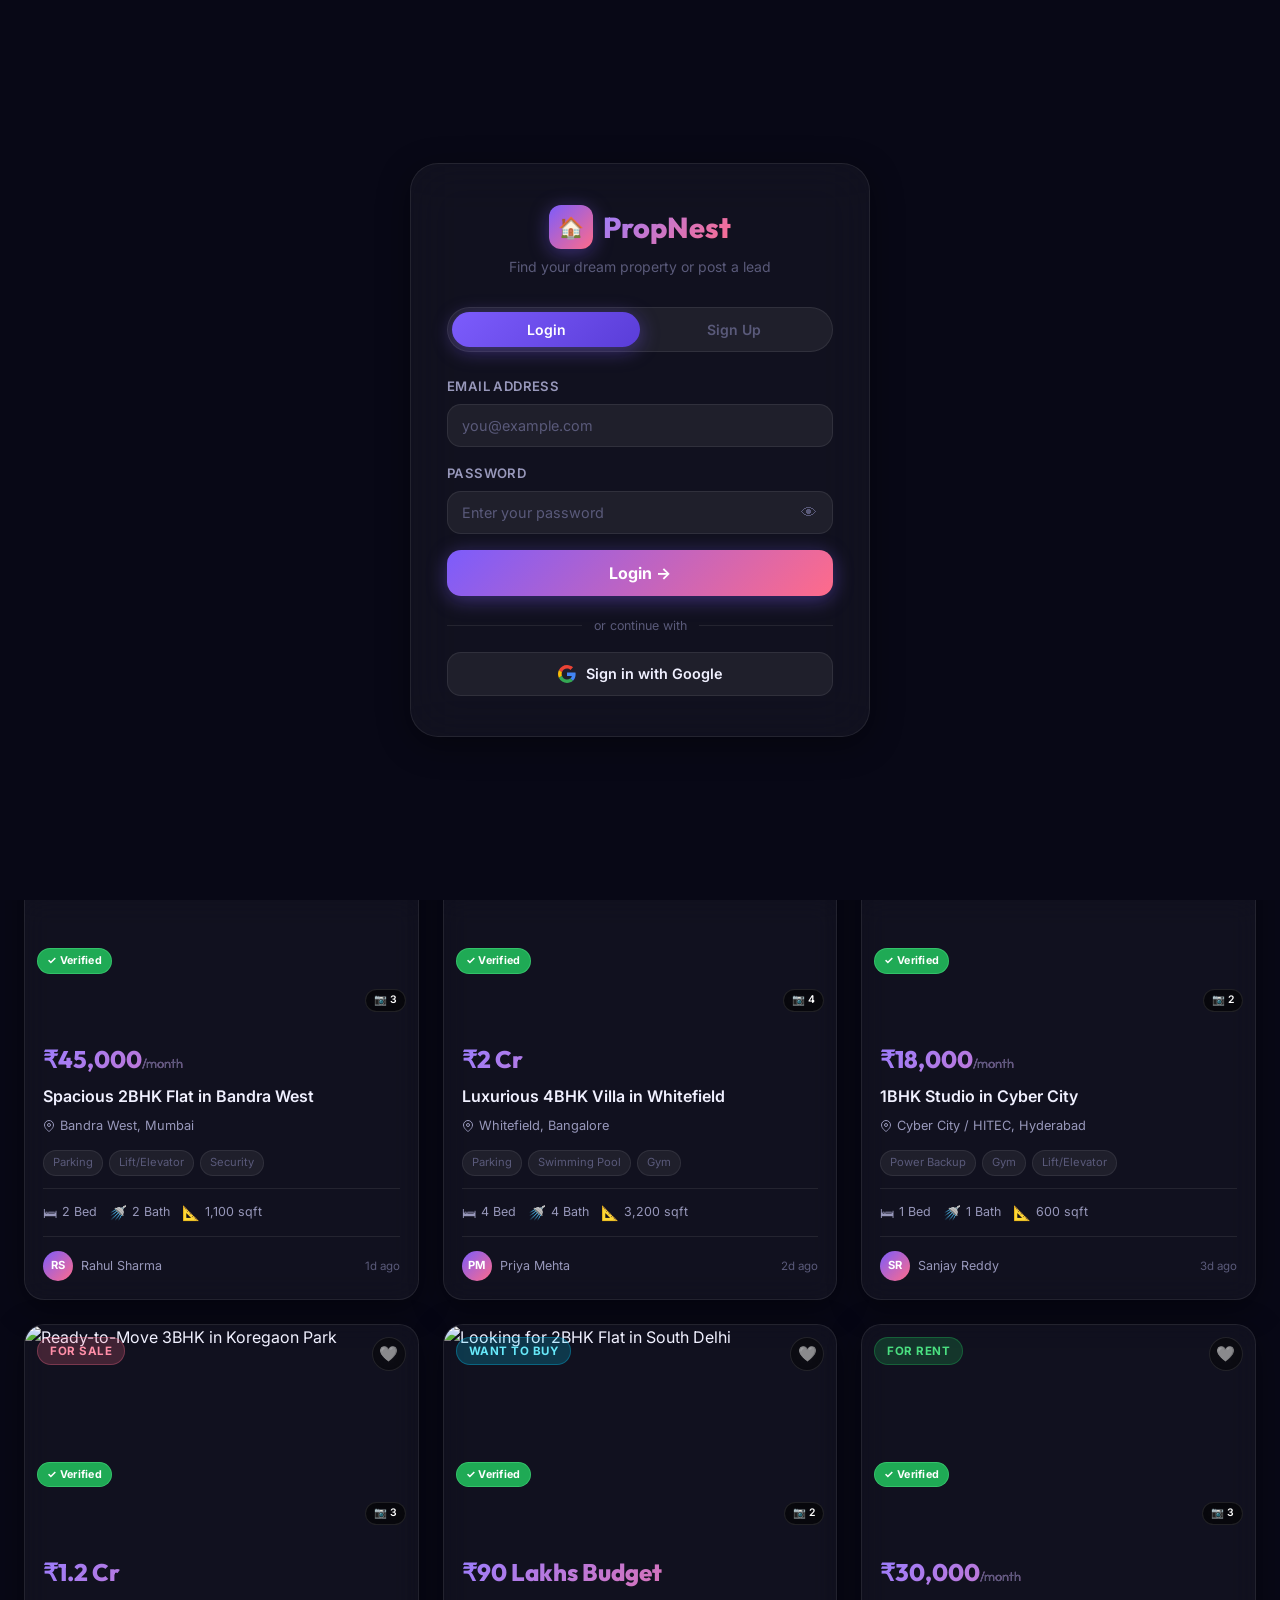
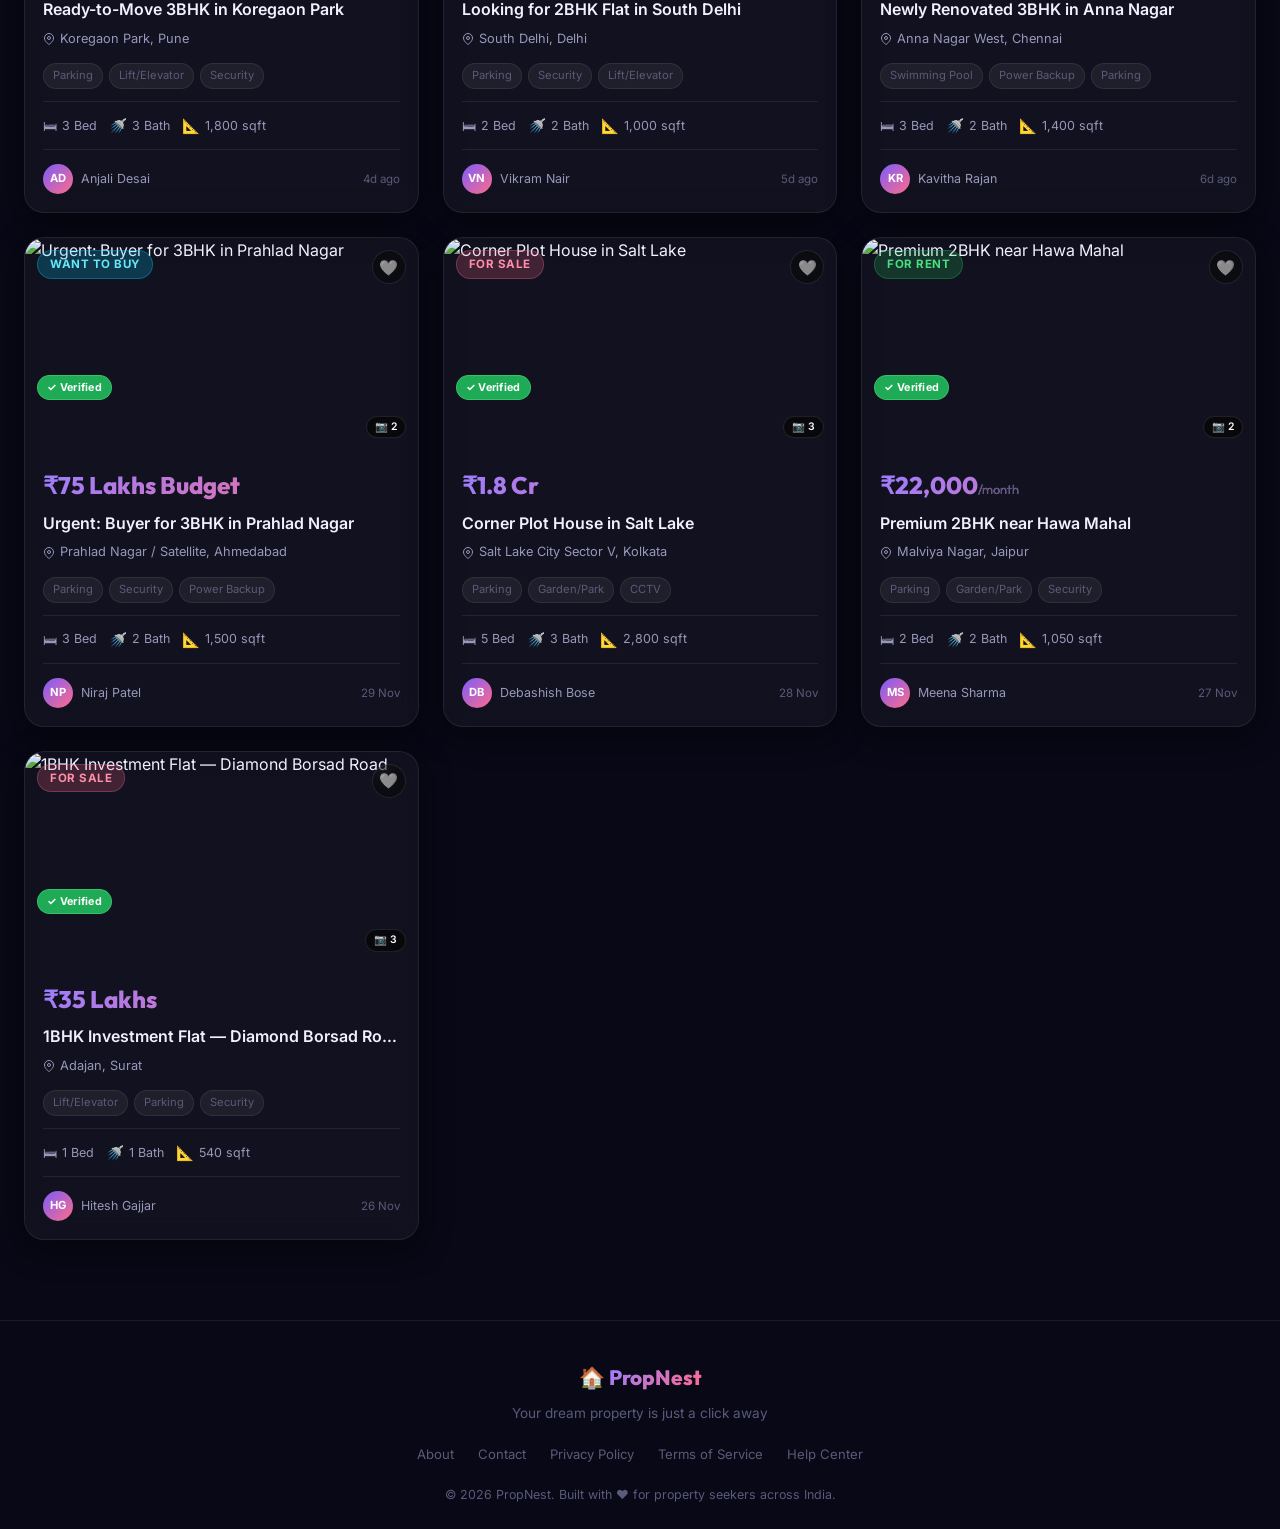
==== index.html @ e6748ca1 "✨ Edit functionality, Favourites tab, Dark mode web fixes, & UI Polish" ====
<!DOCTYPE html>
<html lang="en" data-theme="dark">
<head>
  <meta charset="UTF-8" />
  <meta name="viewport" content="width=device-width, initial-scale=1.0" />

  <!-- Primary Meta -->
  <title>PropNest — Find Your Perfect Property in India</title>
  <meta name="description" content="PropNest is India's fastest-growing property marketplace. Post and discover property leads for rent, sale, and purchase across 200+ cities. Find flats, villas, plots, and more." />
  <meta name="keywords" content="property rent, property sale, buy house, real estate India, flat for rent, apartment for sale, PropNest" />
  <meta name="author" content="PropNest" />
  <meta name="robots" content="index, follow" />
  <link rel="canonical" href="https://propnest.vercel.app/" />

  <!-- Security -->
  <meta http-equiv="X-Content-Type-Options" content="nosniff" />
  <meta http-equiv="X-XSS-Protection" content="1; mode=block" />

  <!-- Open Graph (Facebook, WhatsApp, LinkedIn) -->
  <meta property="og:type"        content="website" />
  <meta property="og:url"         content="https://propnest.vercel.app/" />
  <meta property="og:title"       content="PropNest — Find Your Perfect Property in India" />
  <meta property="og:description" content="Post and discover property leads for rent, sale, and purchase across 200+ cities in India." />
  <meta property="og:image"       content="https://images.unsplash.com/photo-1580587771525-78b9dba3b914?w=1200&q=80" />
  <meta property="og:image:width"  content="1200" />
  <meta property="og:image:height" content="630" />
  <meta property="og:locale"      content="en_IN" />
  <meta property="og:site_name"   content="PropNest" />

  <!-- Twitter Card -->
  <meta name="twitter:card"        content="summary_large_image" />
  <meta name="twitter:site"        content="@propnest" />
  <meta name="twitter:title"       content="PropNest — Find Your Perfect Property in India" />
  <meta name="twitter:description" content="Post and discover property leads for rent, sale, and purchase across 200+ cities in India." />
  <meta name="twitter:image"       content="https://images.unsplash.com/photo-1580587771525-78b9dba3b914?w=1200&q=80" />

  <!-- PWA / App -->
  <meta name="theme-color" content="#7c5cfc" />
  <meta name="mobile-web-app-capable" content="yes" />
  <meta name="apple-mobile-web-app-capable" content="yes" />
  <meta name="apple-mobile-web-app-status-bar-style" content="black-translucent" />
  <meta name="apple-mobile-web-app-title" content="PropNest" />
  <link rel="manifest" href="manifest.json" />

  <!-- Favicon -->
  <link rel="icon" href="favicon.svg" type="image/svg+xml" />
  <link rel="apple-touch-icon" href="favicon.svg" />

  <!-- Anti-FOUC: apply saved theme before CSS renders -->
  <script>try{var t=localStorage.getItem('propnest_theme');if(t)document.documentElement.dataset.theme=t;}catch(e){}</script>

  <!-- Styles & Fonts -->
  <link rel="stylesheet" href="style.css" />
  <link rel="preconnect" href="https://fonts.googleapis.com" />
  <link rel="preconnect" href="https://fonts.gstatic.com" crossorigin />
  <link href="https://fonts.googleapis.com/css2?family=Outfit:wght@300;400;500;600;700;800&family=Inter:wght@300;400;500;600&display=swap" rel="stylesheet" />
</head>
<body>

  <!-- ══════════════════════════════════════
       AUTH SCREEN
  ══════════════════════════════════════ -->
  <div id="authScreen" class="auth-screen" role="dialog" aria-modal="true" aria-label="Login or Sign Up">
    <div class="auth-card">
      <div class="auth-logo">
        <div class="logo-icon" aria-hidden="true">🏠</div>
        <span>PropNest</span>
      </div>
      <p class="auth-tagline">Find your dream property or post a lead</p>

      <div class="auth-tab-switch" role="tablist">
        <button class="auth-tab-btn active" id="loginTabBtn" role="tab" aria-selected="true">Login</button>
        <button class="auth-tab-btn" id="signupTabBtn" role="tab" aria-selected="false">Sign Up</button>
      </div>

      <!-- LOGIN FORM -->
      <form id="loginForm" class="auth-form" novalidate>
        <div class="form-group">
          <label class="form-label" for="loginEmail">Email Address</label>
          <input class="form-input" type="email" id="loginEmail" placeholder="you@example.com" autocomplete="email" required />
        </div>
        <div class="form-group">
          <label class="form-label" for="loginPassword">Password</label>
          <div class="password-wrap">
            <input class="form-input" type="password" id="loginPassword" placeholder="Enter your password" autocomplete="current-password" required />
            <button type="button" class="password-toggle" id="loginPassToggle" aria-label="Toggle password visibility">👁</button>
          </div>
        </div>
        <div class="auth-error" id="loginError" role="alert"></div>
        <button type="submit" class="btn-auth-submit" id="loginSubmit">Login →</button>

        <!-- Google Sign-In -->
        <div class="auth-divider"><span>or continue with</span></div>
        <button type="button" class="btn-google-signin" id="googleSignInBtn" aria-label="Sign in with Google">
          <svg width="18" height="18" viewBox="0 0 48 48" aria-hidden="true"><path fill="#EA4335" d="M24 9.5c3.54 0 6.71 1.22 9.21 3.6l6.85-6.85C35.9 2.38 30.47 0 24 0 14.62 0 6.51 5.38 2.56 13.22l7.98 6.19C12.43 13.72 17.74 9.5 24 9.5z"/><path fill="#4285F4" d="M46.98 24.55c0-1.57-.15-3.09-.38-4.55H24v9.02h12.94c-.58 2.96-2.26 5.48-4.78 7.18l7.73 6c4.51-4.18 7.09-10.36 7.09-17.65z"/><path fill="#FBBC05" d="M10.53 28.59c-.48-1.45-.76-2.99-.76-4.59s.27-3.14.76-4.59l-7.98-6.19C.92 16.46 0 20.12 0 24c0 3.88.92 7.54 2.56 10.78l7.97-6.19z"/><path fill="#34A853" d="M24 48c6.48 0 11.93-2.13 15.89-5.81l-7.73-6c-2.18 1.48-4.97 2.31-8.16 2.31-6.26 0-11.57-4.22-13.47-9.91l-7.98 6.19C6.51 42.62 14.62 48 24 48z"/></svg>
          Sign in with Google
        </button>
      </form>

      <!-- SIGN UP FORM -->
      <form id="signupForm" class="auth-form" novalidate style="display:none;">
        <div class="form-group">
          <label class="form-label" for="signupName">Full Name</label>
          <input class="form-input" type="text" id="signupName" placeholder="Your full name" required />
        </div>
        <div class="form-group">
          <label class="form-label" for="signupEmail">Email Address</label>
          <input class="form-input" type="email" id="signupEmail" placeholder="you@example.com" autocomplete="email" required />
        </div>
        <div class="form-group">
          <label class="form-label" for="signupPassword">Password</label>
          <div class="password-wrap">
            <input class="form-input" type="password" id="signupPassword" placeholder="Min. 6 characters" autocomplete="new-password" required />
            <button type="button" class="password-toggle" id="signupPassToggle" aria-label="Toggle password visibility">👁</button>
          </div>
        </div>
        <p class="signup-role-hint">🏡 Everyone starts as a <strong>User</strong>. Agents are promoted by an admin after verification.</p>
        <div class="auth-error" id="signupError" role="alert"></div>
        <button type="submit" class="btn-auth-submit" id="signupSubmit">Create Account →</button>
      </form>
    </div>
  </div>

  <!-- Background Blobs -->
  <div class="bg-blobs" aria-hidden="true">
    <div class="blob blob-1"></div>
    <div class="blob blob-2"></div>
    <div class="blob blob-3"></div>
  </div>

  <!-- ── Navigation ───────────────────────── -->
  <nav class="navbar" id="navbar" role="navigation" aria-label="Main navigation">
    <div class="container nav-inner">
      <div class="nav-logo" role="banner">
        <div class="logo-icon" aria-hidden="true">🏠</div>
        <span>PropNest</span>
      </div>

      <div class="nav-tabs" role="tablist" aria-label="Property type filter">
        <button class="nav-tab active" data-tab="all"  role="tab" aria-selected="true"  id="tab-all">All</button>
        <button class="nav-tab"        data-tab="rent" role="tab" aria-selected="false" id="tab-rent">🔑 Rent</button>
        <button class="nav-tab"        data-tab="sell" role="tab" aria-selected="false" id="tab-sell">🏷️ Sell</button>
        <button class="nav-tab"        data-tab="buy"  role="tab" aria-selected="false" id="tab-buy">🛒 Buy</button>
        <button class="nav-tab" data-tab="mine" role="tab" aria-selected="false" id="tab-mine" style="display:none;">📋 Mine</button>
        <button class="nav-tab" data-tab="favs" role="tab" aria-selected="false" id="tab-favs" style="display:none;">❤️ Favourites</button>
        <button class="nav-tab" data-tab="admin" role="tab" aria-selected="false" id="tab-admin" style="display:none;">⚙️ Admin</button>
      </div>

      <button class="btn-post-lead" id="openPostModal" aria-label="Post a new property lead">
        <span class="plus">＋</span> Post Lead
      </button>

      <!-- Dark/Light Mode Toggle -->
      <button class="btn-theme-toggle" id="themeToggle" aria-label="Toggle dark/light mode" title="Toggle theme">
        <span class="theme-icon-dark">🌙</span>
        <span class="theme-icon-light">☀️</span>
      </button>

      <!-- User Info (shown when logged in) -->
      <div class="nav-user" id="navUser" style="display:none;" aria-label="Logged in user info">
        <div class="nav-avatar" id="navAvatar" aria-hidden="true">U</div>
        <div class="nav-user-info">
          <span class="nav-user-name" id="navUserName">User</span>
          <span class="role-badge role-user" id="navRoleBadge">user</span>
        </div>
        <button class="btn-logout" id="logoutBtn" aria-label="Logout">↩ Out</button>
      </div>

      <button class="nav-burger" id="navBurger" aria-label="Toggle mobile menu" aria-expanded="false">
        <span></span><span></span><span></span>
      </button>
    </div>
  </nav>

  <!-- Mobile Navigation -->
  <div class="mobile-nav" id="mobileNav" role="menu">
    <button class="mobile-nav-tab active" data-tab="all"  role="menuitem">All Properties</button>
    <button class="mobile-nav-tab"        data-tab="rent" role="menuitem">🔑 For Rent</button>
    <button class="mobile-nav-tab"        data-tab="sell" role="menuitem">🏷️ For Sale</button>
    <button class="mobile-nav-tab"        data-tab="buy"  role="menuitem">🛒 Looking to Buy</button>
    <button class="mobile-nav-tab" data-tab="mine"  id="mobile-tab-mine"  role="menuitem" style="display:none;">📋 My Listings</button>
    <button class="mobile-nav-tab" data-tab="favs"  id="mobile-tab-favs"  role="menuitem" style="display:none;">❤️ Favourites</button>
    <button class="mobile-nav-tab" data-tab="admin" id="mobile-tab-admin" role="menuitem" style="display:none;">⚙️ Admin Panel</button>
    <button class="mobile-nav-tab" id="mobilePostLead" role="menuitem" style="background:rgba(124,92,252,0.15);color:var(--primary-light);border-color:rgba(124,92,252,0.3);">＋ Post Lead</button>
  </div>

  <!-- ── Hero ─────────────────────────────── -->
  <section class="hero" aria-labelledby="heroHeading">
    <div class="container">
      <div class="hero-badge">
        <span class="dot"></span>
        India's fastest growing property platform
      </div>
      <h1 id="heroHeading">
        Find Your<br><span class="gradient-text">Dream Property</span>
      </h1>
      <p>Post leads for rent, sell, or buy — connect with verified owners, agents, and buyers across India.</p>
      <div class="hero-stats" role="list" aria-label="Platform statistics">
        <div class="stat" role="listitem">
          <div class="stat-num" id="statListings">0</div>
          <div class="stat-label">Active Listings</div>
        </div>
        <div class="stat" role="listitem">
          <div class="stat-num">5K+</div>
          <div class="stat-label">Happy Users</div>
        </div>
        <div class="stat" role="listitem">
          <div class="stat-num">50+</div>
          <div class="stat-label">Cities</div>
        </div>
      </div>
    </div>
  </section>

  <!-- ── Search & Filters ─────────────────── -->
  <section class="search-section" aria-label="Search and filter properties">
    <div class="container">
      <form class="search-glass" id="filterForm" role="search" onsubmit="return false;">
        <div class="search-input-wrap">
          <svg class="search-icon" width="16" height="16" viewBox="0 0 24 24" fill="none" stroke="currentColor" stroke-width="2" aria-hidden="true"><circle cx="11" cy="11" r="8"/><path d="m21 21-4.35-4.35"/></svg>
          <input type="search" id="searchInput" placeholder="Search city, locality, or property type…" aria-label="Search properties" autocomplete="off" />
        </div>

        <div class="filter-locate-wrap">
          <select class="filter-select" id="filterCity" aria-label="Filter by city">
            <option value="">All Cities</option>
            <!-- populated by JS -->
          </select>
          <button type="button" class="btn-locate-filter" id="locateFilterBtn" aria-label="Detect my city" title="Detect my location">
            📍 Locate Me
          </button>
        </div>

        <select class="filter-select" id="filterBeds" aria-label="Filter by bedrooms">
          <option value="">Any Beds</option>
          <option value="1">1 BHK</option>
          <option value="2">2 BHK</option>
          <option value="3">3 BHK</option>
          <option value="4">4+ BHK</option>
        </select>

        <select class="filter-select" id="filterPrice" aria-label="Filter by price range">
          <option value="">Any Price</option>
          <option value="0-20000">Under ₹20K/mo</option>
          <option value="20000-50000">₹20K–50K/mo</option>
          <option value="50000-100000">₹50K–1L/mo</option>
          <option value="100000-999999999">Above ₹1L</option>
        </select>

        <button class="btn-search" id="applyFilters" type="submit">Search</button>
      </form>
    </div>
  </section>

  <!-- ── Listings ──────────────────────────── -->
  <main class="listings-section" id="main-content" aria-label="Property listings">
    <div class="container">
      <div class="listings-header">
        <div>
          <h2 class="listings-title" id="listingsTitle">All Properties</h2>
          <p class="listings-count" id="listingsCount" aria-live="polite">Loading…</p>
        </div>
        <div class="listings-controls">
          <select class="sort-select" id="sortSelect" aria-label="Sort listings">
            <option value="newest">Newest First</option>
            <option value="price-asc">Price: Low → High</option>
            <option value="price-desc">Price: High → Low</option>
          </select>
          <div class="view-toggle" role="group" aria-label="View mode">
            <button class="view-btn active" id="gridViewBtn" aria-label="Grid view" title="Grid view">⊞</button>
            <button class="view-btn" id="listViewBtn" aria-label="List view" title="List view">☰</button>
          </div>
        </div>
      </div>

      <div class="listings-grid" id="listingsGrid" role="list" aria-label="Property cards"></div>
    </div>
  </main>

  <!-- ── Admin Panel ──────────────────────── -->
  <section class="admin-panel" id="adminPanel" style="display:none;" aria-label="Admin Dashboard"></section>

  <!-- ── Footer ────────────────────────────── -->
  <footer class="footer" role="contentinfo">
    <div class="container">
      <div class="footer-logo">🏠 <span>PropNest</span></div>
      <p class="footer-tagline">Your dream property is just a click away</p>
      <nav class="footer-links" aria-label="Footer links">
        <a href="#">About</a>
        <a href="#">Contact</a>
        <a href="#">Privacy Policy</a>
        <a href="#">Terms of Service</a>
        <a href="#">Help Center</a>
      </nav>
      <p class="footer-copy">© 2026 PropNest. Built with ❤️ for property seekers across India.</p>
    </div>
  </footer>


  <!-- ══════════════════════════════════════
       POST LEAD MODAL
  ══════════════════════════════════════ -->
  <div class="modal-overlay" id="postModal" role="dialog" aria-modal="true" aria-labelledby="postModalTitle">
    <div class="modal" role="document">
      <div class="modal-header">
        <h2 class="modal-title" id="postModalTitle">Post a <span>Lead</span></h2>
        <button class="modal-close" id="closePostModal" aria-label="Close modal">✕</button>
      </div>
      <div class="modal-body">
        <form id="postLeadForm" novalidate>

          <!-- Lead Type -->
          <div class="form-group form-full" style="margin-bottom:24px;">
            <label class="form-label">Type of Lead *</label>
            <div class="type-selector" role="group" aria-label="Select lead type">
              <button type="button" class="type-btn selected-rent" data-type="rent" id="typeRent">🔑 For Rent</button>
              <button type="button" class="type-btn" data-type="sell" id="typeSell">🏷️ For Sale</button>
              <button type="button" class="type-btn" data-type="buy"  id="typeBuy">🛒 Looking to Buy</button>
            </div>
            <input type="hidden" id="selectedType" value="rent" required />
            <span class="form-error" id="errType">Please select a lead type.</span>
          </div>

          <!-- Property Details -->
          <p class="form-section-title">Property Details</p>
          <div class="form-grid" style="margin-bottom:20px;">
            <div class="form-group form-full">
              <label class="form-label" for="formTitle">Property Title *</label>
              <input class="form-input" type="text" id="formTitle" placeholder="e.g. Spacious 2BHK in Bandra" maxlength="100" required />
              <span class="form-error" id="errTitle">Please enter a property title.</span>
            </div>

            <div class="form-group form-city-group">
              <label class="form-label" for="formCity">City *</label>
              <div class="city-select-row">
                <select class="form-select" id="formCity" required>
                  <option value="">Select city</option>
                  <!-- populated by JS -->
                </select>
                <button type="button" class="btn-locate-form" id="locateFormBtn" aria-label="Detect my city">
                  📍
                </button>
              </div>
              <span class="form-error" id="errCity">Please select a city.</span>
            </div>

            <div class="form-group">
              <label class="form-label" for="formAddress">Locality / Area *</label>
              <input class="form-input" type="text" id="formAddress" placeholder="e.g. Bandra West" required />
              <span class="form-error" id="errAddress">Please enter locality.</span>
            </div>

            <div class="form-group">
              <label class="form-label" for="formBedrooms">Bedrooms</label>
              <select class="form-select" id="formBedrooms">
                <option value="0">Studio</option>
                <option value="1">1 BHK</option>
                <option value="2" selected>2 BHK</option>
                <option value="3">3 BHK</option>
                <option value="4">4 BHK</option>
                <option value="5">5+ BHK</option>
              </select>
            </div>

            <div class="form-group">
              <label class="form-label" for="formBathrooms">Bathrooms</label>
              <select class="form-select" id="formBathrooms">
                <option value="1">1 Bath</option>
                <option value="2" selected>2 Baths</option>
                <option value="3">3 Baths</option>
                <option value="4">4+ Baths</option>
              </select>
            </div>

            <div class="form-group">
              <label class="form-label" for="formArea">Area (sq. ft.)</label>
              <input class="form-input" type="number" id="formArea" placeholder="e.g. 1200" min="50" max="50000" />
            </div>

            <div class="form-group">
              <label class="form-label" for="formPrice">Price (₹) *</label>
              <input class="form-input" type="number" id="formPrice" placeholder="e.g. 25000" min="0" required />
              <span class="form-error" id="errPrice">Please enter a price.</span>
            </div>

            <div class="form-group">
              <label class="form-label" for="formPriceUnit">Price Unit</label>
              <select class="form-select" id="formPriceUnit">
                <option value="per month">Per Month</option>
                <option value="per year">Per Year</option>
                <option value="total">Total Price</option>
              </select>
            </div>

            <div class="form-group form-full">
              <label class="form-label" for="formDescription">Description</label>
              <textarea class="form-textarea" id="formDescription" placeholder="Describe the property — key features, nearby landmarks, condition…" maxlength="600"></textarea>
            </div>
          </div>

          <!-- Photos -->
          <p class="form-section-title" style="margin-bottom:12px;">Property Photos</p>
          <div class="form-group form-full" style="margin-bottom:24px;" id="photoPickerSection">

            <!-- Hidden file input — label below triggers it natively -->
            <input type="file" id="photoFileInput" accept="image/jpeg,image/png,image/webp,image/gif" multiple style="display:none;" />

            <!-- Primary: Upload from device via Cloudinary (label = native file trigger) -->
            <label for="photoFileInput" class="btn-upload-device" id="uploadDeviceBtn" role="button" tabindex="0">
              <span class="upload-btn-icon">📁</span>
              <span>
                <strong>Upload from Device</strong>
                <small>JPEG, PNG, WebP · max 10 MB · up to 5 photos</small>
              </span>
            </label>

            <!-- Divider -->
            <div class="upload-divider"><span>or choose a preset photo</span></div>

            <p style="font-size:0.78rem;color:var(--text-muted);margin-bottom:10px;">Click to select (up to 5)</p>
            <div class="photo-preset-grid" id="photoPresetGrid"><!-- populated by JS --></div>
            <div class="photo-url-row" style="margin-top:12px;">
              <input class="form-input" type="url" id="customPhotoUrl" placeholder="Or paste a custom image URL…" style="flex:1;" />
              <button type="button" class="btn-add-url" id="addCustomPhotoBtn">＋ Add URL</button>
            </div>
            <div class="selected-photos-strip" id="selectedPhotosStrip"></div>
          </div>

          <!-- Amenities -->
          <p class="form-section-title" style="margin-bottom:12px;">Amenities</p>
          <div class="amenities-grid form-full" id="amenitiesGrid" style="margin-bottom:24px;" role="group" aria-label="Select amenities">
            <!-- Populated by JS -->
          </div>

          <!-- Contact Details -->
          <p class="form-section-title" style="margin-bottom:12px;">Contact Information</p>
          <div class="form-grid" style="margin-bottom:24px;">
            <div class="form-group">
              <label class="form-label" for="formContactName">Your Name *</label>
              <input class="form-input" type="text" id="formContactName" placeholder="Full name" required />
              <span class="form-error" id="errName">Please enter your name.</span>
            </div>
            <div class="form-group">
              <label class="form-label" for="formContactPhone">Phone Number *</label>
              <input class="form-input" type="tel" id="formContactPhone" placeholder="10-digit mobile number" maxlength="10" required />
              <span class="form-error" id="errPhone">Please enter a valid 10-digit phone number.</span>
            </div>
            <div class="form-group form-full">
              <label class="form-label" for="formContactEmail">Email (optional)</label>
              <input class="form-input" type="email" id="formContactEmail" placeholder="your@email.com" />
            </div>
          </div>

          <button type="submit" class="btn-submit-lead" id="submitLead">🚀 Post My Lead</button>
        </form>
      </div>
    </div>
  </div>

  <!-- ══════════════════════════════════════
       DETAIL MODAL
  ══════════════════════════════════════ -->
  <div class="modal-overlay" id="detailModal" role="dialog" aria-modal="true" aria-labelledby="detailModalTitle">
    <div class="modal" role="document">
      <div class="detail-hero">
        <img id="detailImg" src="" alt="" style="cursor:zoom-in;" onclick="openLightboxFromDetail()" />
        <div class="detail-hero-overlay"></div>
        <div class="detail-hero-badges">
          <span class="card-type-badge" id="detailBadge"></span>
        </div>
        <!-- Full-screen shortcut button -->
        <button class="btn-detail-fullscreen" id="detailFullscreenBtn" onclick="openLightboxFromDetail()" aria-label="View photos full screen" title="View full screen">
          <svg width="16" height="16" viewBox="0 0 24 24" fill="none" stroke="currentColor" stroke-width="2.5" aria-hidden="true"><polyline points="15 3 21 3 21 9"/><polyline points="9 21 3 21 3 15"/><line x1="21" y1="3" x2="14" y2="10"/><line x1="3" y1="21" x2="10" y2="14"/></svg>
          Full Screen
        </button>
        <button class="card-fav detail-hero-fav" id="detailFavBtn" aria-label="Toggle favourite"></button>
        <button class="modal-close" id="closeDetailModal" style="position:absolute;top:16px;right:60px;background:rgba(0,0,0,0.5);" aria-label="Close detail">✕</button>
        <!-- Gallery nav arrows -->
        <button class="detail-gallery-arrow detail-gallery-prev" id="detailGalleryPrev" style="display:none;" aria-label="Previous photo">‹</button>
        <button class="detail-gallery-arrow detail-gallery-next" id="detailGalleryNext" style="display:none;" aria-label="Next photo">›</button>
        <span class="detail-photo-counter" id="detailPhotoCounter" style="display:none;">1 / 1</span>
      </div>
      <!-- Thumbnail strip -->
      <div class="detail-thumbs" id="detailThumbs"></div>
      <!-- Verified badge sits below image / thumbnails, left-aligned -->
      <div class="detail-verified-row" id="detailVerifiedRow" style="display:none;">
        <span class="detail-verified-badge" id="detailVerifiedBadge">
          <svg width="12" height="12" viewBox="0 0 24 24" fill="none" stroke="currentColor" stroke-width="3" aria-hidden="true"><polyline points="20 6 9 17 4 12"/></svg>
          Verified Listing
        </span>
      </div>
      <div class="detail-content">
        <div id="detailPrice" class="detail-price"></div>
        <h2 id="detailTitle" class="detail-title"></h2>
        <div id="detailLocation" class="detail-location"></div>
        <div id="detailSpecs"   class="detail-specs"></div>
        <p  id="detailDesc"     class="detail-desc"></p>
        <div id="detailAmenities" class="detail-amenities"></div>
        <div class="detail-contact">
          <div class="detail-contact-info">
            <div class="label">Posted by</div>
            <div class="name" id="detailContactName"></div>
            <div class="phone" id="detailContactPhone"></div>
          </div>
          <button class="btn-call" id="detailCallBtn" aria-label="Call owner">📞 Call Owner</button>
        </div>
      </div>
    </div>
  </div>

  <!-- Toast Container -->
  <div class="toast-container" id="toastContainer" aria-live="polite" aria-atomic="true"></div>

  <!-- ══════════════════════════════════════
       LIGHTBOX (must be last in DOM to paint above all modals)
  ══════════════════════════════════════ -->
  <div id="lightbox" class="lightbox" style="display:none;" role="dialog" aria-modal="true" aria-label="Photo viewer">
    <div class="lightbox-backdrop" id="lightboxBackdrop"></div>
    <button class="lightbox-close" id="lightboxClose" aria-label="Close photo viewer">✕</button>
    <button class="lightbox-nav lightbox-prev" id="lightboxPrev" aria-label="Previous photo">‹</button>
    <button class="lightbox-nav lightbox-next" id="lightboxNext" aria-label="Next photo">›</button>
    <div class="lightbox-content">
      <img id="lightboxImg" src="" alt="Property photo" />
      <div class="lightbox-counter" id="lightboxCounter">1 / 1</div>
    </div>
    <div class="lightbox-thumbs-strip" id="lightboxThumbs"></div>
  </div>

  <script src="app.js" defer></script>
</body>
</html>
---- style.css ----
/* ============================================
   PropNest — Design System
   ============================================ */

@import url('https://fonts.googleapis.com/css2?family=Outfit:wght@300;400;500;600;700;800&family=Inter:wght@300;400;500;600&display=swap');

/* ── CSS Variables — Dark Mode (default) ────── */
:root {
  --primary:         #7C5CFC;
  --primary-light:   #9B7EFF;
  --primary-dark:    #5A3DD8;
  --secondary:       #FF6B8A;
  --accent:          #00D2FF;
  --success:         #22C55E;
  --warning:         #F59E0B;
  --danger:          #EF4444;

  --bg-base:         #080816;
  --bg-surface:      #10102A;
  --bg-card:         rgba(255, 255, 255, 0.04);
  --bg-card-hover:   rgba(255, 255, 255, 0.07);
  --bg-input:        rgba(255, 255, 255, 0.06);
  --bg-modal:        rgba(12, 12, 32, 0.97);
  --bg-nav:          rgba(8, 8, 22, 0.82);
  --bg-nav-scrolled: rgba(8, 8, 22, 0.97);

  --border:          rgba(255, 255, 255, 0.08);
  --border-focus:    rgba(124, 92, 252, 0.6);

  --text-primary:    #F0F0FF;
  --text-secondary:  #9898BB;
  --text-muted:      #5A5A7A;

  --shadow-card:     0 8px 32px rgba(0, 0, 0, 0.4);
  --shadow-glow:     0 0 30px rgba(124, 92, 252, 0.25);
  --shadow-hover:    0 20px 60px rgba(0, 0, 0, 0.5);
  --shadow-btn:      0 4px 20px rgba(124, 92, 252, 0.4);
  --shadow-nav:      0 4px 30px rgba(0, 0, 0, 0.3);

  --radius-sm:       8px;
  --radius-md:       14px;
  --radius-lg:       20px;
  --radius-xl:       28px;
  --radius-full:     9999px;

  --transition:      all 0.3s cubic-bezier(0.4, 0, 0.2, 1);
  --transition-fast: all 0.15s ease;
  --transition-slow: all 0.5s cubic-bezier(0.4, 0, 0.2, 1);

  --font-display:    'Outfit', sans-serif;
  --font-body:       'Inter', sans-serif;

  --nav-height:      72px;
  --container:       1280px;
}

/* ── Light Mode Overrides ───────────────────── */
[data-theme="light"] {
  --bg-base:         #F4F4FF;
  --bg-surface:      #ECEEFF;
  --bg-card:         rgba(255, 255, 255, 0.85);
  --bg-card-hover:   rgba(255, 255, 255, 0.98);
  --bg-input:        rgba(0, 0, 0, 0.04);
  --bg-modal:        rgba(248, 248, 255, 0.98);
  --bg-nav:          rgba(244, 244, 255, 0.88);
  --bg-nav-scrolled: rgba(244, 244, 255, 0.99);

  --border:          rgba(0, 0, 0, 0.09);
  --border-focus:    rgba(124, 92, 252, 0.5);

  --text-primary:    #16162A;
  --text-secondary:  #4A4A6A;
  --text-muted:      #8888AA;

  --shadow-card:     0 4px 24px rgba(100, 80, 200, 0.08);
  --shadow-hover:    0 16px 48px rgba(100, 80, 200, 0.16);
  --shadow-btn:      0 4px 16px rgba(124, 92, 252, 0.35);
  --shadow-nav:      0 2px 20px rgba(100, 80, 200, 0.1);
}

/* ── Reset & Base ──────────────────────────── */
*, *::before, *::after {
  box-sizing: border-box; margin: 0; padding: 0;
  /* Smooth theme transitions — only for non-motion-sensitive properties */
  transition: background-color 0.25s ease, border-color 0.25s ease, color 0.25s ease;
}

html { scroll-behavior: smooth; }

body {
  font-family: var(--font-body);
  background: var(--bg-base);
  color: var(--text-primary);
  min-height: 100vh;
  overflow-x: hidden;
  line-height: 1.6;
}

/* Custom scrollbar */
::-webkit-scrollbar { width: 6px; }
::-webkit-scrollbar-track { background: var(--bg-surface); }
::-webkit-scrollbar-thumb { background: var(--primary); border-radius: 999px; }

/* ── Typography ────────────────────────────── */
h1, h2, h3, h4, h5 { font-family: var(--font-display); font-weight: 700; }
a { text-decoration: none; color: inherit; }
button { cursor: pointer; font-family: var(--font-body); }
input, select, textarea { font-family: var(--font-body); }

/* ── Layout ────────────────────────────────── */
.container {
  max-width: var(--container);
  margin: 0 auto;
  padding: 0 24px;
}

/* ── Background Blobs ──────────────────────── */
.bg-blobs {
  position: fixed;
  inset: 0;
  pointer-events: none;
  z-index: 0;
  overflow: hidden;
}
.blob {
  position: absolute;
  border-radius: 50%;
  filter: blur(80px);
  opacity: 0.15;
  animation: blobFloat 12s ease-in-out infinite;
}
.blob-1 { width: 600px; height: 600px; background: var(--primary); top: -200px; left: -100px; animation-delay: 0s; }
.blob-2 { width: 400px; height: 400px; background: var(--secondary); top: 30%; right: -100px; animation-delay: 3s; }
.blob-3 { width: 350px; height: 350px; background: var(--accent); bottom: 10%; left: 20%; animation-delay: 6s; }

@keyframes blobFloat {
  0%, 100% { transform: translate(0, 0) scale(1); }
  33%       { transform: translate(30px, -30px) scale(1.05); }
  66%       { transform: translate(-20px, 20px) scale(0.95); }
}

/* ── Navigation ────────────────────────────── */
.navbar {
  position: fixed;
  top: 0; left: 0; right: 0;
  height: var(--nav-height);
  z-index: 100;
  background: var(--bg-nav);
  backdrop-filter: blur(24px);
  -webkit-backdrop-filter: blur(24px);
  border-bottom: 1px solid var(--border);
  transition: var(--transition);
}
.navbar.scrolled {
  background: var(--bg-nav-scrolled);
  box-shadow: var(--shadow-nav);
}
.nav-inner {
  height: 100%;
  display: flex;
  align-items: center;
  justify-content: space-between;
  gap: 24px;
}
.nav-logo {
  display: flex;
  align-items: center;
  gap: 10px;
  font-family: var(--font-display);
  font-weight: 800;
  font-size: 1.5rem;
  letter-spacing: -0.5px;
}
.nav-logo .logo-icon {
  width: 38px; height: 38px;
  background: linear-gradient(135deg, var(--primary), var(--secondary));
  border-radius: 10px;
  display: flex; align-items: center; justify-content: center;
  font-size: 1.1rem;
  box-shadow: var(--shadow-btn);
}
.nav-logo span { background: linear-gradient(135deg, var(--primary-light), var(--secondary)); -webkit-background-clip: text; -webkit-text-fill-color: transparent; background-clip: text; }

.nav-tabs {
  display: flex;
  gap: 4px;
  background: var(--bg-card);
  border: 1px solid var(--border);
  border-radius: var(--radius-full);
  padding: 4px;
}
.nav-tab {
  padding: 8px 20px;
  border-radius: var(--radius-full);
  border: none;
  background: transparent;
  color: var(--text-secondary);
  font-size: 0.875rem;
  font-weight: 500;
  transition: var(--transition);
  white-space: nowrap;
}
.nav-tab:hover { color: var(--text-primary); background: var(--bg-card-hover); }
.nav-tab.active {
  background: linear-gradient(135deg, var(--primary), var(--primary-dark));
  color: #fff;
  box-shadow: var(--shadow-btn);
}
.nav-tab[data-tab="rent"].active  { background: linear-gradient(135deg, #22C55E, #16A34A); box-shadow: 0 4px 20px rgba(34,197,94,0.4); }
.nav-tab[data-tab="sell"].active  { background: linear-gradient(135deg, #FF6B8A, #E11D48); box-shadow: 0 4px 20px rgba(255,107,138,0.4); }
.nav-tab[data-tab="buy"].active   { background: linear-gradient(135deg, #00D2FF, #0284C7); box-shadow: 0 4px 20px rgba(0,210,255,0.4); }

.btn-post-lead {
  display: flex; align-items: center; gap: 8px;
  padding: 10px 22px;
  background: linear-gradient(135deg, var(--primary), var(--secondary));
  border: none;
  border-radius: var(--radius-full);
  color: #fff;
  font-weight: 600;
  font-size: 0.875rem;
  transition: var(--transition);
  box-shadow: var(--shadow-btn);
  white-space: nowrap;
}
.btn-post-lead:hover {
  transform: translateY(-2px);
  box-shadow: 0 8px 30px rgba(124, 92, 252, 0.5);
}
.btn-post-lead .plus { font-size: 1.1rem; font-weight: 300; }

/* Hamburger for mobile */
.nav-burger { display: none; flex-direction: column; gap: 5px; background: none; border: none; padding: 4px; }
.nav-burger span { display: block; width: 24px; height: 2px; background: var(--text-primary); border-radius: 99px; transition: var(--transition); }

/* ── Hero ──────────────────────────────────── */
.hero {
  padding-top: calc(var(--nav-height) + 60px);
  padding-bottom: 60px;
  text-align: center;
  position: relative;
  z-index: 1;
}
.hero-badge {
  display: inline-flex; align-items: center; gap: 8px;
  padding: 6px 16px;
  background: rgba(124, 92, 252, 0.15);
  border: 1px solid rgba(124, 92, 252, 0.3);
  border-radius: var(--radius-full);
  font-size: 0.8rem;
  color: var(--primary-light);
  font-weight: 500;
  margin-bottom: 24px;
  animation: fadeInUp 0.6s ease both;
}
.hero-badge .dot { width: 6px; height: 6px; background: var(--primary-light); border-radius: 50%; animation: pulse 2s ease infinite; }

@keyframes pulse { 0%,100% { opacity: 1; transform: scale(1); } 50% { opacity: 0.5; transform: scale(1.3); } }

.hero h1 {
  font-size: clamp(2.2rem, 6vw, 4.5rem);
  font-weight: 800;
  letter-spacing: -1.5px;
  line-height: 1.1;
  margin-bottom: 20px;
  animation: fadeInUp 0.6s 0.1s ease both;
}
.hero h1 .gradient-text {
  background: linear-gradient(135deg, var(--primary-light), var(--secondary), var(--accent));
  -webkit-background-clip: text; -webkit-text-fill-color: transparent; background-clip: text;
}
.hero p {
  font-size: 1.1rem;
  color: var(--text-secondary);
  max-width: 560px;
  margin: 0 auto 40px;
  animation: fadeInUp 0.6s 0.2s ease both;
}
.hero-stats {
  display: flex; justify-content: center; gap: 48px; flex-wrap: wrap;
  animation: fadeInUp 0.6s 0.3s ease both;
}
.stat { text-align: center; }
.stat-num { font-family: var(--font-display); font-size: 2rem; font-weight: 800; background: linear-gradient(135deg, var(--primary-light), var(--secondary)); -webkit-background-clip: text; -webkit-text-fill-color: transparent; background-clip: text; }
.stat-label { font-size: 0.8rem; color: var(--text-muted); text-transform: uppercase; letter-spacing: 0.5px; }

@keyframes fadeInUp { from { opacity: 0; transform: translateY(20px); } to { opacity: 1; transform: translateY(0); } }

/* ── Search Bar ────────────────────────────── */
.search-section {
  position: relative; z-index: 1;
  padding: 0 0 40px;
}
.search-glass {
  background: var(--bg-card);
  border: 1px solid var(--border);
  border-radius: var(--radius-xl);
  padding: 20px 24px;
  backdrop-filter: blur(20px);
  -webkit-backdrop-filter: blur(20px);
  display: flex;
  gap: 16px;
  align-items: center;
  flex-wrap: wrap;
  box-shadow: var(--shadow-card);
}
.search-input-wrap {
  flex: 1;
  min-width: 220px;
  display: flex;
  align-items: center;
  gap: 10px;
  background: var(--bg-input);
  border: 1px solid var(--border);
  border-radius: var(--radius-md);
  padding: 11px 16px;
  transition: var(--transition);
}
.search-input-wrap:focus-within { border-color: var(--border-focus); background: rgba(124,92,252,0.08); }
.search-input-wrap .search-icon { color: var(--text-muted); font-size: 1rem; flex-shrink: 0; }
.search-input-wrap input {
  border: none; background: transparent; color: var(--text-primary);
  font-size: 0.9rem; width: 100%; outline: none;
}
.search-input-wrap input::placeholder { color: var(--text-muted); }

.filter-select {
  background: var(--bg-input);
  border: 1px solid var(--border);
  border-radius: var(--radius-md);
  color: var(--text-primary);
  padding: 11px 36px 11px 14px;
  font-size: 0.875rem;
  appearance: none;
  -webkit-appearance: none;
  outline: none;
  cursor: pointer;
  min-width: 130px;
  background-image: url("data:image/svg+xml,%3Csvg xmlns='http://www.w3.org/2000/svg' width='12' height='8' viewBox='0 0 12 8'%3E%3Cpath d='M1 1l5 5 5-5' stroke='%239898BB' stroke-width='1.5' fill='none' stroke-linecap='round'/%3E%3C/svg%3E");
  background-repeat: no-repeat;
  background-position: right 12px center;
  transition: var(--transition);
}
.filter-select:focus { border-color: var(--border-focus); }
.filter-select option { background: var(--bg-surface); color: var(--text-primary); }

.btn-search {
  padding: 11px 28px;
  background: linear-gradient(135deg, var(--primary), var(--primary-dark));
  border: none; border-radius: var(--radius-md);
  color: #fff; font-weight: 600; font-size: 0.9rem;
  transition: var(--transition);
  box-shadow: var(--shadow-btn);
  white-space: nowrap;
}
.btn-search:hover { transform: translateY(-1px); box-shadow: 0 6px 25px rgba(124,92,252,0.5); }

/* ── Listings Section ──────────────────────── */
.listings-section { position: relative; z-index: 1; padding-bottom: 80px; }

.listings-header {
  display: flex; align-items: center; justify-content: space-between;
  margin-bottom: 28px; flex-wrap: wrap; gap: 16px;
}
.listings-title { font-family: var(--font-display); font-size: 1.5rem; font-weight: 700; }
.listings-count { color: var(--text-muted); font-size: 0.875rem; margin-top: 2px; }

.listings-controls { display: flex; align-items: center; gap: 12px; }
.sort-select {
  background: var(--bg-input);
  border: 1px solid var(--border);
  border-radius: var(--radius-sm);
  color: var(--text-primary);
  padding: 8px 32px 8px 12px;
  font-size: 0.8rem;
  appearance: none;
  -webkit-appearance: none;
  outline: none;
  cursor: pointer;
  background-image: url("data:image/svg+xml,%3Csvg xmlns='http://www.w3.org/2000/svg' width='10' height='6' viewBox='0 0 10 6'%3E%3Cpath d='M1 1l4 4 4-4' stroke='%239898BB' stroke-width='1.5' fill='none' stroke-linecap='round'/%3E%3C/svg%3E");
  background-repeat: no-repeat;
  background-position: right 10px center;
}
.sort-select option { background: var(--bg-surface); }

.view-toggle { display: flex; gap: 4px; }
.view-btn {
  width: 34px; height: 34px;
  border: 1px solid var(--border);
  border-radius: var(--radius-sm);
  background: var(--bg-input);
  color: var(--text-muted);
  display: flex; align-items: center; justify-content: center;
  font-size: 0.9rem;
  transition: var(--transition);
}
.view-btn:hover, .view-btn.active { background: var(--primary); color: #fff; border-color: var(--primary); }

/* ── Property Cards ────────────────────────── */
.listings-grid {
  display: grid;
  grid-template-columns: repeat(auto-fill, minmax(330px, 1fr));
  gap: 24px;
}
.listings-grid.list-view {
  grid-template-columns: 1fr;
}
.listings-grid.list-view .property-card { display: flex; flex-direction: row; }
.listings-grid.list-view .card-image { width: 260px; min-width: 260px; border-radius: var(--radius-lg) 0 0 var(--radius-lg); }
.listings-grid.list-view .card-image img { border-radius: 0; }

.property-card {
  background: var(--bg-card);
  border: 1px solid var(--border);
  border-radius: var(--radius-lg);
  overflow: hidden;
  transition: transform 0.3s cubic-bezier(0.4,0,0.2,1), box-shadow 0.3s ease, border-color 0.3s ease, background 0.3s ease;
  position: relative;
  cursor: pointer;
  backdrop-filter: blur(12px);
  -webkit-backdrop-filter: blur(12px);
  box-shadow: var(--shadow-card);
  animation: fadeInUp 0.4s ease both;
}
.property-card:hover {
  transform: translateY(-8px);
  background: var(--bg-card-hover);
  box-shadow: var(--shadow-hover);
  border-color: rgba(124, 92, 252, 0.3);
}

.card-image {
  position: relative;
  height: 210px;
  overflow: hidden;
}
.card-image img {
  width: 100%; height: 100%;
  object-fit: cover;
  transition: transform 0.5s ease;
  border-radius: 0;
}
.property-card:hover .card-image img { transform: scale(1.07); }

.card-type-badge {
  position: absolute; top: 12px; left: 12px;
  padding: 4px 12px;
  border-radius: var(--radius-full);
  font-size: 0.72rem; font-weight: 700;
  text-transform: uppercase; letter-spacing: 0.5px;
}
.badge-rent  { background: rgba(34,197,94,0.2);  color: #4ADE80; border: 1px solid rgba(34,197,94,0.3);  }
.badge-sell  { background: rgba(255,107,138,0.2); color: #FF8FA8; border: 1px solid rgba(255,107,138,0.3); }
.badge-buy   { background: rgba(0,210,255,0.2);   color: #67E8F9; border: 1px solid rgba(0,210,255,0.3);   }

.card-fav {
  position: absolute; top: 12px; right: 12px;
  width: 34px; height: 34px;
  background: rgba(0,0,0,0.5);
  backdrop-filter: blur(8px);
  border: 1px solid rgba(255,255,255,0.1);
  border-radius: 50%;
  display: flex; align-items: center; justify-content: center;
  font-size: 0.95rem;
  color: rgba(255,255,255,0.6);
  transition: var(--transition);
  z-index: 2;
}
.card-fav:hover, .card-fav.active { color: #FF6B8A; background: rgba(255,107,138,0.2); border-color: rgba(255,107,138,0.3); transform: scale(1.1); }

.card-body { padding: 18px; flex: 1; }
.card-price {
  font-family: var(--font-display);
  font-size: 1.5rem; font-weight: 800;
  background: linear-gradient(135deg, var(--primary-light), var(--secondary));
  -webkit-background-clip: text; -webkit-text-fill-color: transparent; background-clip: text;
  margin-bottom: 6px;
}
.card-price span { font-size: 0.8rem; font-weight: 400; color: var(--text-muted); -webkit-text-fill-color: var(--text-muted); }
.card-title { font-size: 1rem; font-weight: 600; margin-bottom: 6px; color: var(--text-primary); white-space: nowrap; overflow: hidden; text-overflow: ellipsis; }
.card-location { display: flex; align-items: center; gap: 5px; font-size: 0.8rem; color: var(--text-secondary); margin-bottom: 14px; }
.card-location svg { flex-shrink: 0; }

.card-specs {
  display: flex; gap: 12px;
  padding: 12px 0;
  border-top: 1px solid var(--border);
  border-bottom: 1px solid var(--border);
  margin-bottom: 14px;
}
.spec-item { display: flex; align-items: center; gap: 5px; font-size: 0.78rem; color: var(--text-secondary); }
.spec-item .spec-icon { font-size: 0.9rem; }

.card-footer { display: flex; align-items: center; justify-content: space-between; gap: 8px; }
.card-agent { display: flex; align-items: center; gap: 8px; }
.agent-avatar {
  width: 30px; height: 30px;
  border-radius: 50%;
  background: linear-gradient(135deg, var(--primary), var(--secondary));
  display: flex; align-items: center; justify-content: center;
  font-size: 0.7rem; font-weight: 700; color: #fff;
  flex-shrink: 0;
}
.agent-name { font-size: 0.78rem; color: var(--text-secondary); }
.card-date  { font-size: 0.72rem; color: var(--text-muted); }

.btn-contact {
  padding: 7px 14px;
  background: rgba(124,92,252,0.15);
  border: 1px solid rgba(124,92,252,0.3);
  border-radius: var(--radius-sm);
  color: var(--primary-light);
  font-size: 0.78rem; font-weight: 600;
  transition: var(--transition);
}
.btn-contact:hover { background: rgba(124,92,252,0.3); transform: translateY(-1px); }

/* Empty state */
.empty-state {
  grid-column: 1/-1;
  text-align: center;
  padding: 80px 20px;
  color: var(--text-muted);
}
.empty-state .empty-icon { font-size: 4rem; margin-bottom: 16px; }
.empty-state h3 { font-size: 1.3rem; color: var(--text-secondary); margin-bottom: 8px; }
.empty-state p  { font-size: 0.9rem; }

/* ── Tags / Amenities ──────────────────────── */
.card-amenities { display: flex; flex-wrap: wrap; gap: 6px; margin-bottom: 12px; }
.amenity-tag {
  padding: 3px 9px;
  background: var(--bg-input);
  border: 1px solid var(--border);
  border-radius: var(--radius-full);
  font-size: 0.7rem;
  color: var(--text-muted);
}

/* ── Modal ─────────────────────────────────── */
.modal-overlay {
  position: fixed; inset: 0;
  background: rgba(0,0,0,0.75);
  backdrop-filter: blur(8px);
  -webkit-backdrop-filter: blur(8px);
  z-index: 200;
  display: flex; align-items: center; justify-content: center;
  padding: 20px;
  opacity: 0; pointer-events: none;
  transition: var(--transition);
}
.modal-overlay.open { opacity: 1; pointer-events: all; }
.modal-overlay.open .modal { transform: translateY(0) scale(1); opacity: 1; }

.modal {
  background: var(--bg-modal);
  border: 1px solid var(--border);
  border-radius: var(--radius-xl);
  width: 100%; max-width: 680px;
  max-height: 90vh;
  overflow-y: auto;
  transform: translateY(40px) scale(0.95);
  opacity: 0;
  transition: var(--transition);
  box-shadow: 0 30px 80px rgba(0,0,0,0.6);
  scrollbar-width: thin;
}
.modal::-webkit-scrollbar { width: 4px; }
.modal::-webkit-scrollbar-thumb { background: var(--primary); border-radius: 99px; }

.modal-header {
  display: flex; align-items: center; justify-content: space-between;
  padding: 28px 32px 0;
  position: sticky; top: 0;
  background: var(--bg-modal);
  z-index: 1;
  padding-bottom: 20px;
  border-bottom: 1px solid var(--border);
}
.modal-title { font-family: var(--font-display); font-size: 1.6rem; font-weight: 800; }
.modal-title span { background: linear-gradient(135deg, var(--primary-light), var(--secondary)); -webkit-background-clip: text; -webkit-text-fill-color: transparent; background-clip: text; }
.modal-close {
  width: 36px; height: 36px;
  background: var(--bg-input);
  border: 1px solid var(--border);
  border-radius: 50%;
  color: var(--text-secondary); font-size: 1.1rem;
  display: flex; align-items: center; justify-content: center;
  transition: var(--transition);
}
.modal-close:hover { background: var(--danger); color: #fff; border-color: var(--danger); }

.modal-body { padding: 28px 32px 32px; }

/* Form styles */
.form-grid { display: grid; grid-template-columns: 1fr 1fr; gap: 20px; }
.form-full { grid-column: 1 / -1; }
.form-group { display: flex; flex-direction: column; gap: 7px; }
.form-label { font-size: 0.82rem; font-weight: 600; color: var(--text-secondary); text-transform: uppercase; letter-spacing: 0.4px; }
.form-input, .form-select, .form-textarea {
  background: var(--bg-input);
  border: 1px solid var(--border);
  border-radius: var(--radius-md);
  color: var(--text-primary);
  padding: 12px 14px;
  font-size: 0.9rem;
  outline: none;
  transition: var(--transition);
  width: 100%;
}
.form-input:focus, .form-select:focus, .form-textarea:focus {
  border-color: var(--border-focus);
  background: rgba(124,92,252,0.08);
  box-shadow: 0 0 0 3px rgba(124,92,252,0.12);
}
.form-input::placeholder, .form-textarea::placeholder { color: var(--text-muted); }
.form-select { appearance: none; -webkit-appearance: none; cursor: pointer; background-image: url("data:image/svg+xml,%3Csvg xmlns='http://www.w3.org/2000/svg' width='12' height='8' viewBox='0 0 12 8'%3E%3Cpath d='M1 1l5 5 5-5' stroke='%239898BB' stroke-width='1.5' fill='none' stroke-linecap='round'/%3E%3C/svg%3E"); background-repeat: no-repeat; background-position: right 12px center; }
.form-select option { background: var(--bg-surface); color: var(--text-primary); }
.form-textarea { resize: vertical; min-height: 90px; }

.type-selector { display: flex; gap: 10px; }
.type-btn {
  flex: 1;
  padding: 12px;
  border: 2px solid var(--border);
  border-radius: var(--radius-md);
  background: var(--bg-input);
  color: var(--text-secondary);
  font-weight: 600; font-size: 0.85rem;
  text-align: center;
  transition: var(--transition);
}
.type-btn:hover { border-color: var(--primary); color: var(--primary); }
.type-btn.selected-rent  { border-color: #22C55E; color: #4ADE80; background: rgba(34,197,94,0.1); }
.type-btn.selected-sell  { border-color: #FF6B8A; color: #FF8FA8; background: rgba(255,107,138,0.1); }
.type-btn.selected-buy   { border-color: #00D2FF; color: #67E8F9; background: rgba(0,210,255,0.1); }

.amenities-grid { display: flex; flex-wrap: wrap; gap: 8px; }
.amenity-chip {
  padding: 6px 14px;
  background: var(--bg-input);
  border: 1px solid var(--border);
  border-radius: var(--radius-full);
  font-size: 0.8rem;
  color: var(--text-secondary);
  transition: var(--transition);
}
.amenity-chip:hover, .amenity-chip.selected { background: rgba(124,92,252,0.2); border-color: var(--primary); color: var(--primary-light); }

.form-section-title {
  font-family: var(--font-display);
  font-size: 1rem; font-weight: 700;
  color: var(--text-primary);
  margin: 8px 0 4px;
  padding-bottom: 4px;
  border-bottom: 1px solid var(--border);
}

.btn-submit-lead {
  width: 100%;
  padding: 14px;
  background: linear-gradient(135deg, var(--primary), var(--secondary));
  border: none; border-radius: var(--radius-md);
  color: #fff; font-weight: 700; font-size: 1rem;
  letter-spacing: 0.3px;
  transition: var(--transition);
  box-shadow: var(--shadow-btn);
  margin-top: 8px;
  position: relative;
  overflow: hidden;
}
.btn-submit-lead::before {
  content: '';
  position: absolute; inset: 0;
  background: rgba(255,255,255,0);
  transition: var(--transition);
}
.btn-submit-lead:hover { transform: translateY(-2px); box-shadow: 0 8px 30px rgba(124,92,252,0.5); }
.btn-submit-lead:hover::before { background: rgba(255,255,255,0.08); }

.form-error { font-size: 0.78rem; color: var(--danger); display: none; }
.form-error.show { display: block; }

/* ── Detail Modal ──────────────────────────── */
.detail-hero { position: relative; height: 280px; }
.detail-hero img { width: 100%; height: 100%; object-fit: cover; }
.detail-hero-overlay {
  position: absolute; inset: 0;
  background: linear-gradient(to top, rgba(8,8,22,1) 0%, rgba(8,8,22,0.3) 60%, transparent 100%);
}
.detail-hero-badges {
  position: absolute; top: 16px; left: 16px;
  display: flex; gap: 8px;
}
.detail-hero-fav { position: absolute; top: 16px; right: 16px; }
.detail-content { padding: 0 28px 28px; }
.detail-price { font-family: var(--font-display); font-size: 2rem; font-weight: 800; background: linear-gradient(135deg, var(--primary-light), var(--secondary)); -webkit-background-clip: text; -webkit-text-fill-color: transparent; background-clip: text; }
.detail-title { font-size: 1.3rem; font-weight: 700; margin: 4px 0 6px; }
.detail-location { display: flex; align-items: center; gap: 6px; color: var(--text-secondary); font-size: 0.88rem; margin-bottom: 20px; }
.detail-specs { display: flex; flex-wrap: wrap; gap: 12px; margin-bottom: 20px; padding: 16px; background: var(--bg-card); border: 1px solid var(--border); border-radius: var(--radius-md); }
.detail-spec { display: flex; flex-direction: column; gap: 4px; min-width: 80px; }
.detail-spec-icon { font-size: 1.1rem; }
.detail-spec-val { font-weight: 600; font-size: 0.9rem; }
.detail-spec-key { font-size: 0.72rem; color: var(--text-muted); text-transform: uppercase; }
.detail-desc { color: var(--text-secondary); font-size: 0.9rem; line-height: 1.7; margin-bottom: 20px; }
.detail-amenities { display: flex; flex-wrap: wrap; gap: 8px; margin-bottom: 24px; }
.detail-contact {
  background: rgba(124,92,252,0.08);
  border: 1px solid rgba(124,92,252,0.2);
  border-radius: var(--radius-md);
  padding: 16px;
  display: flex; align-items: center; justify-content: space-between; flex-wrap: wrap; gap: 12px;
}
.detail-contact-info .label { font-size: 0.72rem; color: var(--text-muted); text-transform: uppercase; letter-spacing: 0.4px; margin-bottom: 4px; }
.detail-contact-info .name { font-weight: 600; font-size: 0.95rem; }
.detail-contact-info .phone { color: var(--primary-light); font-size: 0.9rem; }
.btn-call {
  display: flex; align-items: center; gap: 8px;
  padding: 10px 20px;
  background: linear-gradient(135deg, var(--primary), var(--primary-dark));
  border: none; border-radius: var(--radius-md);
  color: #fff; font-weight: 600; font-size: 0.875rem;
  transition: var(--transition);
  box-shadow: var(--shadow-btn);
}
.btn-call:hover { transform: translateY(-2px); box-shadow: 0 6px 24px rgba(124,92,252,0.4); }

/* ── Toast ─────────────────────────────────── */
.toast-container { position: fixed; bottom: 30px; right: 30px; z-index: 999; display: flex; flex-direction: column; gap: 10px; }
.toast {
  display: flex; align-items: center; gap: 12px;
  padding: 14px 20px;
  background: rgba(16,16,42,0.95);
  border: 1px solid var(--border);
  border-radius: var(--radius-md);
  box-shadow: var(--shadow-card);
  backdrop-filter: blur(16px);
  animation: slideInRight 0.4s ease;
  max-width: 360px;
  min-width: 260px;
}
.toast.success { border-color: rgba(34,197,94,0.3); }
.toast.error   { border-color: rgba(239,68,68,0.3); }
.toast-icon { font-size: 1.1rem; flex-shrink: 0; }
.toast-msg { font-size: 0.875rem; color: var(--text-primary); }
@keyframes slideInRight { from { opacity: 0; transform: translateX(30px); } to { opacity: 1; transform: translateX(0); } }

/* ── Footer ────────────────────────────────── */
.footer {
  position: relative; z-index: 1;
  border-top: 1px solid var(--border);
  padding: 40px 0 24px;
  text-align: center;
}
.footer-logo { font-family: var(--font-display); font-weight: 800; font-size: 1.3rem; margin-bottom: 8px; }
.footer-logo span { background: linear-gradient(135deg, var(--primary-light), var(--secondary)); -webkit-background-clip: text; -webkit-text-fill-color: transparent; background-clip: text; }
.footer-tagline { color: var(--text-muted); font-size: 0.85rem; margin-bottom: 20px; }
.footer-links { display: flex; justify-content: center; gap: 24px; flex-wrap: wrap; margin-bottom: 20px; }
.footer-links a { font-size: 0.82rem; color: var(--text-muted); transition: var(--transition); }
.footer-links a:hover { color: var(--primary-light); }
.footer-copy { font-size: 0.78rem; color: var(--text-muted); }

/* ── Responsive ────────────────────────────── */
@media (max-width: 900px) {
  .nav-tabs { display: none; }
  .nav-burger { display: flex; }
  .hero h1 { font-size: 2.2rem; }
  .hero-stats { gap: 28px; }
  .stat-num { font-size: 1.5rem; }
  .search-glass { flex-direction: column; }
  .search-input-wrap { min-width: 100%; }
  .filter-select { width: 100%; }
  .btn-search { width: 100%; }
  .mobile-nav { display: flex; }
}
@media (max-width: 600px) {
  .container { padding: 0 16px; }
  .form-grid { grid-template-columns: 1fr; }
  .listings-grid { grid-template-columns: 1fr; }
  .listings-grid.list-view .property-card { flex-direction: column; }
  .listings-grid.list-view .card-image { width: 100%; min-width: 0; border-radius: var(--radius-lg) var(--radius-lg) 0 0; }
  .modal-body, .modal-header { padding-left: 20px; padding-right: 20px; }
  .detail-content { padding: 0 20px 20px; }
  .type-selector { flex-direction: column; }
}

/* Mobile nav menu */
.mobile-nav {
  display: none;
  position: fixed;
  top: var(--nav-height);
  left: 0; right: 0;
  background: rgba(8, 8, 22, 0.98);
  backdrop-filter: blur(20px);
  border-bottom: 1px solid var(--border);
  padding: 16px 24px 20px;
  flex-direction: column;
  gap: 8px;
  z-index: 99;
  transform: translateY(-20px);
  opacity: 0;
  pointer-events: none;
  transition: var(--transition);
}
.mobile-nav.open { transform: translateY(0); opacity: 1; pointer-events: all; }
.mobile-nav-tab {
  padding: 12px 16px;
  border-radius: var(--radius-md);
  border: 1px solid var(--border);
  background: var(--bg-card);
  color: var(--text-secondary);
  font-weight: 500;
  text-align: left;
  font-size: 0.9rem;
  transition: var(--transition);
}
.mobile-nav-tab.active { background: var(--primary); color: #fff; border-color: var(--primary); }

/* Loading skeleton */
@keyframes shimmer { 0% { background-position: -468px 0; } 100% { background-position: 468px 0; } }
.skeleton {
  background: linear-gradient(to right, rgba(255,255,255,0.04) 8%, rgba(255,255,255,0.08) 18%, rgba(255,255,255,0.04) 33%);
  background-size: 800px 100%;
  animation: shimmer 1.5s ease infinite;
  border-radius: var(--radius-md);
}

/* ════════════════════════════════════════════
   AUTH SCREEN
════════════════════════════════════════════ */
.auth-screen {
  position: fixed; inset: 0; z-index: 500;
  display: flex; align-items: center; justify-content: center;
  background: var(--bg-base); padding: 20px; overflow-y: auto;
  transition: opacity 0.4s ease;
}
.auth-screen.hiding { opacity: 0; pointer-events: none; }

.auth-card {
  width: 100%; max-width: 460px;
  background: var(--bg-card);
  border: 1px solid var(--border);
  border-radius: var(--radius-xl);
  padding: 40px 36px;
  backdrop-filter: blur(24px);
  -webkit-backdrop-filter: blur(24px);
  box-shadow: var(--shadow-card);
  position: relative; z-index: 1;
  animation: fadeInUp 0.5s ease both;
}

.auth-logo {
  display: flex; align-items: center; gap: 10px;
  font-family: var(--font-display); font-weight: 800; font-size: 1.8rem;
  justify-content: center; margin-bottom: 6px;
}
.auth-logo .logo-icon {
  width: 44px; height: 44px;
  background: linear-gradient(135deg, var(--primary), var(--secondary));
  border-radius: 12px; display: flex; align-items: center; justify-content: center;
  font-size: 1.3rem; box-shadow: var(--shadow-btn);
}
.auth-logo span {
  background: linear-gradient(135deg, var(--primary-light), var(--secondary));
  -webkit-background-clip: text; -webkit-text-fill-color: transparent; background-clip: text;
}
.auth-tagline { text-align: center; color: var(--text-muted); font-size: 0.875rem; margin-bottom: 28px; }

.auth-tab-switch {
  display: flex; background: var(--bg-input); border: 1px solid var(--border);
  border-radius: var(--radius-full); padding: 4px; margin-bottom: 24px;
}
.auth-tab-btn {
  flex: 1; padding: 9px; border: none; border-radius: var(--radius-full);
  background: transparent; color: var(--text-muted);
  font-weight: 600; font-size: 0.875rem; transition: var(--transition);
}
.auth-tab-btn.active {
  background: linear-gradient(135deg, var(--primary), var(--primary-dark));
  color: #fff; box-shadow: var(--shadow-btn);
}

.auth-form .form-group { margin-bottom: 16px; }

.password-wrap { position: relative; }
.password-wrap .form-input { padding-right: 44px; }
.password-toggle {
  position: absolute; right: 12px; top: 50%; transform: translateY(-50%);
  background: none; border: none; color: var(--text-muted);
  font-size: 1rem; cursor: pointer; padding: 4px; transition: var(--transition);
}
.password-toggle:hover { color: var(--text-primary); }

.auth-error {
  font-size: 0.82rem; color: var(--danger);
  background: rgba(239,68,68,0.1); border: 1px solid rgba(239,68,68,0.25);
  border-radius: var(--radius-sm); padding: 8px 12px;
  margin-bottom: 12px; display: none;
}

.btn-auth-submit {
  width: 100%; padding: 13px;
  background: linear-gradient(135deg, var(--primary), var(--secondary));
  border: none; border-radius: var(--radius-md);
  color: #fff; font-weight: 700; font-size: 1rem;
  transition: var(--transition); box-shadow: var(--shadow-btn);
}
.btn-auth-submit:hover { transform: translateY(-2px); box-shadow: 0 8px 30px rgba(124,92,252,0.5); }

/* Role cards in signup */
.role-selector-auth { display: grid; grid-template-columns: 1fr 1fr; gap: 10px; }
.role-card {
  padding: 14px 12px; border: 2px solid var(--border); border-radius: var(--radius-md);
  background: var(--bg-input); text-align: left; transition: var(--transition);
  display: flex; flex-direction: column; gap: 3px;
}
.role-card:hover { border-color: var(--primary); background: rgba(124,92,252,0.05); }
.role-card.selected { border-color: var(--primary); background: rgba(124,92,252,0.12); }
.role-card-icon  { font-size: 1.4rem; margin-bottom: 4px; }
.role-card-title { font-weight: 700; font-size: 0.82rem; color: var(--text-primary); }
.role-card-desc  { font-size: 0.72rem; color: var(--text-muted); line-height: 1.3; }

/* Auth divider */
.auth-divider { display: flex; align-items: center; gap: 12px; margin: 20px 0 16px; }
.auth-divider::before, .auth-divider::after { content:''; flex:1; height:1px; background: var(--border); }
.auth-divider span { font-size: 0.78rem; color: var(--text-muted); white-space: nowrap; }

/* Google Sign-In button */
.btn-google-signin {
  width: 100%; padding: 12px 16px;
  display: flex; align-items: center; justify-content: center; gap: 10px;
  background: var(--bg-input);
  border: 1px solid var(--border);
  border-radius: var(--radius-md);
  color: var(--text-primary); font-weight: 600; font-size: 0.9rem;
  transition: var(--transition); cursor: pointer;
}
.btn-google-signin:hover {
  background: var(--bg-card-hover);
  border-color: var(--border-focus);
  transform: translateY(-2px);
}

/* Signup role hint */
.signup-role-hint {
  font-size: 0.8rem; color: var(--text-muted);
  background: rgba(124,92,252,0.08);
  border: 1px solid rgba(124,92,252,0.18);
  border-radius: var(--radius-sm);
  padding: 10px 14px; margin-bottom: 14px; line-height: 1.5;
}
.signup-role-hint strong { color: var(--primary-light); }

/* ── Nav User Section ───────────────────────── */
.nav-user {
  display: flex; align-items: center; gap: 10px;
  padding: 5px 8px 5px 12px;
  background: var(--bg-card); border: 1px solid var(--border);
  border-radius: var(--radius-full);
}
.nav-avatar {
  width: 32px; height: 32px; border-radius: 50%;
  background: linear-gradient(135deg, var(--primary), var(--secondary));
  display: flex; align-items: center; justify-content: center;
  font-size: 0.75rem; font-weight: 700; color: #fff; flex-shrink: 0;
}
.nav-user-info { display: flex; flex-direction: column; gap: 1px; }
.nav-user-name { font-size: 0.82rem; font-weight: 600; color: var(--text-primary); line-height: 1; }

/* Role badges */
.role-badge {
  display: inline-block; padding: 2px 7px; border-radius: var(--radius-full);
  font-size: 0.65rem; font-weight: 700; text-transform: uppercase; letter-spacing: 0.4px;
  line-height: 1.4;
}
.role-badge.role-user  { background: rgba(0,210,255,0.15);  color: #67E8F9; border: 1px solid rgba(0,210,255,0.25); }
.role-badge.role-agent { background: rgba(124,92,252,0.2);  color: var(--primary-light); border: 1px solid rgba(124,92,252,0.3); }
.role-badge.role-admin { background: rgba(255,107,138,0.15); color: #FF8FA8; border: 1px solid rgba(255,107,138,0.25); }

.btn-logout {
  padding: 5px 12px; border-radius: var(--radius-full);
  border: 1px solid var(--border); background: transparent;
  color: var(--text-muted); font-size: 0.75rem; font-weight: 600;
  transition: var(--transition); white-space: nowrap;
}
.btn-logout:hover { border-color: var(--danger); color: var(--danger); background: rgba(239,68,68,0.08); }

/* Agent verified badge on cards */
.agent-verified-badge {
  display: inline-flex; align-items: center; gap: 3px;
  padding: 1px 7px; border-radius: var(--radius-full);
  background: rgba(124,92,252,0.12); border: 1px solid rgba(124,92,252,0.25);
  font-size: 0.65rem; font-weight: 700; color: var(--primary-light);
  margin-left: 5px; vertical-align: middle;
}

/* Card Action buttons (Edit/Delete) */
.card-actions {
  position: absolute; bottom: 12px; right: 12px; display: none; gap: 8px; z-index: 3;
}
.property-card:hover .card-actions { display: flex; }
.btn-card-action {
  padding: 5px 10px; border-radius: var(--radius-sm);
  font-size: 0.72rem; font-weight: 600; transition: var(--transition);
}
.btn-card-action.edit {
  border: 1px solid rgba(124,92,252,0.3); background: rgba(124,92,252,0.1); color: var(--primary-light);
}
.btn-card-action.delete {
  border: 1px solid rgba(239,68,68,0.3); background: rgba(239,68,68,0.1); color: #F87171;
}
.btn-card-action.edit:hover { background: rgba(124,92,252,0.25); border-color: rgba(124,92,252,0.5); }
.btn-card-action.delete:hover { background: rgba(239,68,68,0.25); border-color: rgba(239,68,68,0.5); }

/* Restricted type button (normal users) */
.type-btn.restricted { opacity: 0.3; pointer-events: none; cursor: not-allowed; }

/* My Listings count badge on tab */
.mine-count {
  display: inline-flex; align-items: center; justify-content: center;
  min-width: 18px; height: 18px; border-radius: 999px;
  background: var(--primary); color: #fff;
  font-size: 0.65rem; font-weight: 700; padding: 0 4px; margin-left: 4px;
}

/* ── Admin Panel ─────────────────────────────── */
.admin-panel { position: relative; z-index: 1; }

.admin-stats {
  display: grid; grid-template-columns: repeat(auto-fit, minmax(180px, 1fr));
  gap: 16px; margin-bottom: 32px;
}
.admin-stat-card {
  background: var(--bg-card); border: 1px solid var(--border);
  border-radius: var(--radius-lg); padding: 20px 24px;
  backdrop-filter: blur(10px); transition: var(--transition);
}
.admin-stat-card:hover { border-color: rgba(124,92,252,0.3); transform: translateY(-3px); }
.admin-stat-icon { font-size: 1.8rem; margin-bottom: 8px; }
.admin-stat-num {
  font-family: var(--font-display); font-size: 2rem; font-weight: 800;
  background: linear-gradient(135deg, var(--primary-light), var(--secondary));
  -webkit-background-clip: text; -webkit-text-fill-color: transparent; background-clip: text;
}
.admin-stat-label { font-size: 0.78rem; color: var(--text-muted); text-transform: uppercase; letter-spacing: 0.4px; }

.admin-section-title {
  font-family: var(--font-display); font-size: 1.2rem; font-weight: 700;
  margin-bottom: 14px; margin-top: 28px; color: var(--text-primary);
}

.admin-table-wrap { overflow-x: auto; border-radius: var(--radius-md); border: 1px solid var(--border); }
.admin-table { width: 100%; border-collapse: collapse; font-size: 0.85rem; }
.admin-table th {
  background: var(--bg-input); padding: 12px 16px;
  text-align: left; font-weight: 600; color: var(--text-secondary);
  text-transform: uppercase; font-size: 0.72rem; letter-spacing: 0.4px;
  border-bottom: 1px solid var(--border); white-space: nowrap;
}
.admin-table td { padding: 12px 16px; border-bottom: 1px solid var(--border); color: var(--text-primary); vertical-align: middle; }
.admin-table tr:last-child td { border-bottom: none; }
.admin-table tr { transition: var(--transition); }
.admin-table tr:hover td { background: var(--bg-card-hover); }

.btn-admin-delete {
  padding: 4px 10px; border-radius: var(--radius-sm);
  border: 1px solid rgba(239,68,68,0.3); background: rgba(239,68,68,0.1);
  color: #F87171; font-size: 0.75rem; font-weight: 600; transition: var(--transition);
}
.btn-admin-delete:hover { background: rgba(239,68,68,0.25); }

.user-role-pill {
  display: inline-block; padding: 3px 9px; border-radius: var(--radius-full);
  font-size: 0.72rem; font-weight: 700; text-transform: uppercase;
}
.pill-user  { background: rgba(0,210,255,0.1);   color: #67E8F9; }
.pill-agent { background: rgba(124,92,252,0.1);  color: var(--primary-light); }
.pill-admin { background: rgba(255,107,138,0.1); color: #FF8FA8; }

@media (max-width: 600px) {
  .auth-card { padding: 28px 20px; }
  .role-selector-auth { grid-template-columns: 1fr; }
  .nav-user-info { display: none; }
  .admin-stats { grid-template-columns: 1fr 1fr; }
}

/* ════════════════════════════════════════════
   MULTI-PHOTO PICKER (Post Form)
════════════════════════════════════════════ */
.photo-preset-grid {
  display: grid;
  grid-template-columns: repeat(auto-fill, minmax(110px, 1fr));
  gap: 8px;
}
.photo-preset-item {
  position: relative; border-radius: var(--radius-md);
  overflow: hidden; cursor: pointer;
  border: 2px solid transparent; aspect-ratio: 4/3;
  transition: var(--transition);
}
.photo-preset-item img { width: 100%; height: 100%; object-fit: cover; transition: transform 0.4s ease; }
.photo-preset-item:hover img { transform: scale(1.08); }
.photo-preset-item:hover { border-color: var(--primary); }
.photo-preset-item.selected { border-color: var(--primary); box-shadow: 0 0 0 2px var(--primary); }
.photo-preset-label {
  position: absolute; bottom: 0; left: 0; right: 0;
  background: linear-gradient(to top, rgba(0,0,0,0.8), transparent);
  color: #fff; font-size: 0.62rem; font-weight: 600;
  padding: 6px 6px 5px; text-align: center;
}
.photo-preset-check {
  position: absolute; top: 6px; right: 6px;
  width: 22px; height: 22px; border-radius: 50%;
  background: var(--primary); color: #fff;
  font-size: 0.8rem; font-weight: 700;
  display: flex; align-items: center; justify-content: center;
  opacity: 0; transform: scale(0.5); transition: var(--transition);
}
.photo-preset-item.selected .photo-preset-check { opacity: 1; transform: scale(1); }

.photo-url-row { display: flex; gap: 8px; align-items: center; }
.btn-add-url {
  padding: 11px 16px; border-radius: var(--radius-md);
  border: 1px solid var(--primary); background: rgba(124,92,252,0.1);
  color: var(--primary-light); font-size: 0.82rem; font-weight: 600;
  transition: var(--transition); white-space: nowrap;
}
.btn-add-url:hover { background: rgba(124,92,252,0.25); }

.selected-photos-strip { margin-top: 14px; }
.photo-none-hint { font-size: 0.78rem; color: var(--text-muted); padding: 10px 0; }
.photo-selected-count { font-size: 0.78rem; color: var(--text-secondary); font-weight: 600; margin-bottom: 8px; }
.selected-photos-row { display: flex; gap: 10px; overflow-x: auto; padding-bottom: 6px; }
.selected-photo-item {
  position: relative; flex-shrink: 0;
  width: 90px; height: 68px;
  border-radius: var(--radius-md); overflow: hidden;
  border: 2px solid var(--primary);
}
.selected-photo-item img { width: 100%; height: 100%; object-fit: cover; }
.remove-photo-btn {
  position: absolute; top: 3px; right: 3px;
  width: 20px; height: 20px; border-radius: 50%;
  background: rgba(239,68,68,0.9); color: #fff;
  font-size: 0.65rem; border: none;
  display: flex; align-items: center; justify-content: center;
  cursor: pointer; transition: var(--transition);
}
.remove-photo-btn:hover { background: var(--danger); transform: scale(1.1); }
.photo-primary-badge {
  position: absolute; bottom: 3px; left: 3px;
  background: rgba(124,92,252,0.9); color: #fff;
  font-size: 0.55rem; font-weight: 700; padding: 2px 5px;
  border-radius: 3px; text-transform: uppercase;
}

/* ════════════════════════════════════════════
   CARD — VERIFIED / STATUS BADGES & PHOTO COUNT
════════════════════════════════════════════ */
.card-verified-badge {
  position: absolute; bottom: 48px; left: 12px;
  background: rgba(34,197,94,0.85);
  border: 1px solid rgba(74,222,128,0.5);
  color: #fff; font-size: 0.67rem; font-weight: 700;
  padding: 3px 9px; border-radius: var(--radius-full);
  backdrop-filter: blur(6px); letter-spacing: 0.3px;
}
.card-status-badge {
  position: absolute; bottom: 48px; left: 12px;
  font-size: 0.67rem; font-weight: 700;
  padding: 3px 9px; border-radius: var(--radius-full);
  backdrop-filter: blur(6px); letter-spacing: 0.3px;
}
.badge-pending  { background: rgba(251,191,36,0.85);  border: 1px solid rgba(251,191,36,0.5);  color: #1a1500; }
.badge-rejected { background: rgba(239,68,68,0.85);   border: 1px solid rgba(239,68,68,0.5);   color: #fff; }
.card-photo-count {
  position: absolute; bottom: 10px; right: 12px;
  background: rgba(0,0,0,0.65); border: 1px solid rgba(255,255,255,0.1);
  color: #fff; font-size: 0.65rem; font-weight: 600;
  padding: 2px 8px; border-radius: var(--radius-full);
  backdrop-filter: blur(6px);
}

/* ════════════════════════════════════════════
   DETAIL MODAL — GALLERY NAV + THUMBS + VERIFIED
════════════════════════════════════════════ */
.detail-gallery-arrow {
  position: absolute; top: 50%; transform: translateY(-50%);
  width: 42px; height: 42px; border-radius: 50%;
  background: rgba(0,0,0,0.55); border: 1px solid rgba(255,255,255,0.15);
  color: #fff; font-size: 1.6rem; font-weight: 300;
  display: flex; align-items: center; justify-content: center;
  backdrop-filter: blur(8px); transition: var(--transition); z-index: 4;
}
.detail-gallery-prev { left: 12px; }
.detail-gallery-next { right: 12px; }
.detail-gallery-arrow:hover { background: rgba(124,92,252,0.7); border-color: var(--primary); transform: translateY(-50%) scale(1.08); }

.detail-photo-counter {
  position: absolute; bottom: 12px; left: 50%; transform: translateX(-50%);
  background: rgba(0,0,0,0.6); border: 1px solid rgba(255,255,255,0.12);
  color: #fff; font-size: 0.75rem; font-weight: 600;
  padding: 3px 12px; border-radius: var(--radius-full);
  backdrop-filter: blur(8px); z-index: 4;
}
.detail-verified-badge {
  background: rgba(34,197,94,0.85); border: 1px solid rgba(74,222,128,0.4);
  color: #fff; font-size: 0.7rem; font-weight: 700;
  padding: 4px 10px; border-radius: var(--radius-full);
  backdrop-filter: blur(6px);
}
.detail-thumbs {
  display: flex; gap: 8px; overflow-x: auto;
  padding: 10px 16px; background: rgba(0,0,0,0.3);
  border-bottom: 1px solid var(--border);
  scrollbar-width: thin; scrollbar-color: var(--primary) transparent;
}
.detail-thumbs::-webkit-scrollbar { height: 3px; }
.detail-thumbs::-webkit-scrollbar-thumb { background: var(--primary); border-radius: 99px; }
.detail-thumb-item {
  flex-shrink: 0; width: 70px; height: 52px;
  border-radius: 6px; overflow: hidden;
  border: 2px solid transparent; cursor: pointer;
  transition: var(--transition); position: relative;
}
.detail-thumb-item img { width: 100%; height: 100%; object-fit: cover; }
.detail-thumb-item.active { border-color: var(--primary); box-shadow: 0 0 0 1px var(--primary); }
.detail-thumb-item:hover { border-color: rgba(124,92,252,0.5); }

/* Expand icon overlay on thumbnails */
.detail-thumb-expand {
  position: absolute; inset: 0;
  display: flex; align-items: center; justify-content: center;
  background: rgba(0,0,0,0.45);
  color: #fff; font-size: 1.1rem;
  opacity: 0; transition: opacity 0.2s ease;
  border-radius: 4px;
}
.detail-thumb-item:hover .detail-thumb-expand { opacity: 1; }

/* Full Screen button on detail hero */
.btn-detail-fullscreen {
  position: absolute; bottom: 12px; right: 12px; z-index: 4;
  display: flex; align-items: center; gap: 6px;
  padding: 7px 14px;
  background: rgba(0,0,0,0.60);
  border: 1px solid rgba(255,255,255,0.2);
  border-radius: var(--radius-full);
  color: #fff; font-size: 0.78rem; font-weight: 600;
  backdrop-filter: blur(8px);
  cursor: pointer; transition: var(--transition);
  letter-spacing: 0.2px;
}
.btn-detail-fullscreen:hover {
  background: rgba(124,92,252,0.75);
  border-color: rgba(124,92,252,0.5);
  transform: translateY(-2px);
}

/* ════════════════════════════════════════════
   LIGHTBOX (Full-Window Photo Viewer)
════════════════════════════════════════════ */
.lightbox {
  position: fixed; inset: 0; z-index: 600;
  display: flex; flex-direction: column;
  align-items: center; justify-content: center;
  padding: 0;
}
.lightbox-backdrop {
  position: absolute; inset: 0;
  background: rgba(0,0,0,0.96);
  backdrop-filter: blur(20px);
  -webkit-backdrop-filter: blur(20px);
}
.lightbox-close {
  position: absolute; top: 20px; right: 24px; z-index: 5;
  width: 44px; height: 44px; border-radius: 50%;
  background: rgba(255,255,255,0.1); border: 1px solid rgba(255,255,255,0.15);
  color: #fff; font-size: 1.3rem;
  display: flex; align-items: center; justify-content: center;
  transition: var(--transition); cursor: pointer;
}
.lightbox-close:hover { background: var(--danger); border-color: var(--danger); transform: rotate(90deg); }

.lightbox-nav {
  position: absolute; top: 50%; transform: translateY(-50%);
  width: 56px; height: 56px; border-radius: 50%;
  background: rgba(255,255,255,0.1); border: 1px solid rgba(255,255,255,0.15);
  color: #fff; font-size: 2rem; font-weight: 300;
  display: flex; align-items: center; justify-content: center;
  transition: var(--transition); z-index: 5; cursor: pointer;
}
.lightbox-prev { left: 24px; }
.lightbox-next { right: 24px; }
.lightbox-nav:hover { background: rgba(124,92,252,0.7); border-color: var(--primary); transform: translateY(-50%) scale(1.08); }

.lightbox-content {
  position: relative; z-index: 2;
  display: flex; flex-direction: column; align-items: center;
  max-width: calc(100vw - 160px); max-height: calc(100vh - 180px);
  flex: 1; justify-content: center;
}
.lightbox-content img {
  max-width: 100%; max-height: calc(100vh - 200px);
  object-fit: contain; border-radius: var(--radius-md);
  box-shadow: 0 30px 80px rgba(0,0,0,0.8);
  user-select: none;
}
.lightbox-counter {
  position: absolute; bottom: -34px; left: 50%; transform: translateX(-50%);
  background: rgba(255,255,255,0.1); border: 1px solid rgba(255,255,255,0.15);
  color: rgba(255,255,255,0.8); font-size: 0.78rem; font-weight: 600;
  padding: 4px 14px; border-radius: var(--radius-full);
  white-space: nowrap;
}
.lightbox-thumbs-strip {
  position: relative; z-index: 2;
  display: flex; gap: 10px; overflow-x: auto;
  padding: 16px 24px 20px; width: 100%; justify-content: center;
  scrollbar-width: thin; scrollbar-color: var(--primary) transparent;
}
.lightbox-thumbs-strip::-webkit-scrollbar { height: 3px; }
.lightbox-thumbs-strip::-webkit-scrollbar-thumb { background: var(--primary); border-radius: 99px; }
.lightbox-thumb {
  width: 72px; height: 54px; object-fit: cover;
  border-radius: 6px; cursor: pointer; flex-shrink: 0;
  border: 2px solid rgba(255,255,255,0.15);
  transition: var(--transition); opacity: 0.5;
}
.lightbox-thumb:hover { opacity: 0.85; }
.lightbox-thumb.active { border-color: var(--primary); opacity: 1; transform: scale(1.05); }

/* ════════════════════════════════════════════
   ADMIN — Approve/Reject/Verify Buttons + All-Clear
════════════════════════════════════════════ */
.admin-action-row { display: flex; gap: 6px; }
.btn-approve {
  padding: 5px 12px; border-radius: var(--radius-sm);
  border: 1px solid rgba(34,197,94,0.4); background: rgba(34,197,94,0.12);
  color: #4ade80; font-size: 0.78rem; font-weight: 700; transition: var(--transition);
}
.btn-approve:hover { background: rgba(34,197,94,0.28); transform: translateY(-1px); }
.btn-reject {
  padding: 5px 12px; border-radius: var(--radius-sm);
  border: 1px solid rgba(239,68,68,0.3); background: rgba(239,68,68,0.1);
  color: #f87171; font-size: 0.78rem; font-weight: 700; transition: var(--transition);
}
.btn-reject:hover { background: rgba(239,68,68,0.25); transform: translateY(-1px); }

.btn-verify-agent {
  padding: 5px 12px; border-radius: var(--radius-sm);
  border: 1px solid rgba(251,191,36,0.4); background: rgba(251,191,36,0.1);
  color: #fbbf24; font-size: 0.75rem; font-weight: 700; transition: var(--transition);
}
.btn-verify-agent:hover { background: rgba(251,191,36,0.25); transform: translateY(-1px); }

.admin-all-clear {
  padding: 16px 20px; margin-bottom: 8px;
  background: rgba(34,197,94,0.07); border: 1px solid rgba(34,197,94,0.2);
  border-radius: var(--radius-md); color: #4ade80;
  font-size: 0.875rem; font-weight: 600; margin-top: 12px;
}

@media (max-width: 700px) {
  .lightbox-content { max-width: calc(100vw - 80px); }
  .lightbox-nav { width: 40px; height: 40px; font-size: 1.4rem; }
  .lightbox-prev { left: 10px; }
  .lightbox-next { right: 10px; }
  .photo-preset-grid { grid-template-columns: repeat(3, 1fr); }
}

/* ════════════════════════════════════════════
   LOCATE ME — Filter Bar & Post Form
════════════════════════════════════════════ */

.filter-locate-wrap {
  display: flex;
  align-items: center;
  gap: 8px;
}

.btn-locate-filter {
  white-space: nowrap;
  padding: 10px 16px;
  background: linear-gradient(135deg, rgba(124,92,252,0.18), rgba(0,210,255,0.12));
  border: 1px solid rgba(124,92,252,0.35);
  border-radius: var(--radius-md);
  color: var(--primary-light);
  font-size: 0.8rem;
  font-weight: 700;
  letter-spacing: 0.2px;
  transition: var(--transition);
  cursor: pointer;
  display: flex;
  align-items: center;
  gap: 5px;
}
.btn-locate-filter:hover {
  background: linear-gradient(135deg, rgba(124,92,252,0.32), rgba(0,210,255,0.22));
  border-color: var(--primary);
  transform: translateY(-1px);
  box-shadow: 0 4px 16px rgba(124,92,252,0.25);
}
.btn-locate-filter:disabled { opacity: 0.55; pointer-events: none; }

.city-select-row {
  display: flex;
  gap: 8px;
  align-items: center;
}
.city-select-row .form-select { flex: 1; }

.btn-locate-form {
  flex-shrink: 0;
  width: 42px; height: 42px;
  display: flex; align-items: center; justify-content: center;
  border-radius: var(--radius-md);
  border: 1px solid rgba(124,92,252,0.35);
  background: linear-gradient(135deg, rgba(124,92,252,0.15), rgba(0,210,255,0.1));
  color: var(--primary-light);
  font-size: 1.1rem;
  transition: var(--transition);
  cursor: pointer;
}
.btn-locate-form:hover {
  background: linear-gradient(135deg, rgba(124,92,252,0.3), rgba(0,210,255,0.2));
  border-color: var(--primary);
  transform: scale(1.08);
  box-shadow: 0 4px 16px rgba(124,92,252,0.3);
}
.btn-locate-form:disabled { opacity: 0.5; pointer-events: none; }

.form-select optgroup,
.filter-select optgroup {
  font-style: normal;
  font-weight: 700;
  font-size: 0.75rem;
  background: var(--bg-surface);
}
.form-select option,
.filter-select option {
  color: var(--text-primary);
  background: var(--bg-surface);
}

@media (max-width: 600px) {
  .filter-locate-wrap { width: 100%; }
  .filter-locate-wrap .filter-select { flex: 1; }
  .btn-locate-filter { font-size: 0.72rem; padding: 9px 10px; }
  .city-select-row { width: 100%; }
}

/* ════════════════════════════════════════════
   CLOUDINARY UPLOAD BUTTON & PROGRESS
════════════════════════════════════════════ */

/* Main "Upload from Device" button */
.btn-upload-device {
  width: 100%;
  display: flex;
  align-items: center;
  gap: 16px;
  padding: 16px 20px;
  background: linear-gradient(135deg, rgba(124,92,252,0.12), rgba(0,210,255,0.08));
  border: 2px dashed rgba(124,92,252,0.45);
  border-radius: var(--radius-lg);
  color: var(--text-primary);
  text-align: left;
  cursor: pointer;
  transition: var(--transition);
  margin-bottom: 8px;
}
.btn-upload-device:hover {
  background: linear-gradient(135deg, rgba(124,92,252,0.22), rgba(0,210,255,0.14));
  border-color: var(--primary);
  transform: translateY(-2px);
  box-shadow: 0 6px 24px rgba(124,92,252,0.2);
}
.btn-upload-device:disabled {
  opacity: 0.6;
  cursor: not-allowed;
  transform: none;
}
.upload-btn-icon {
  font-size: 2rem;
  flex-shrink: 0;
  line-height: 1;
}
.btn-upload-device strong {
  display: block;
  font-size: 0.95rem;
  font-weight: 700;
  color: var(--primary-light);
  margin-bottom: 3px;
}
.btn-upload-device small {
  display: block;
  font-size: 0.73rem;
  color: var(--text-muted);
  font-weight: 400;
}

/* "or choose a preset photo" divider */
.upload-divider {
  display: flex;
  align-items: center;
  gap: 12px;
  margin: 16px 0 12px;
}
.upload-divider::before,
.upload-divider::after {
  content: '';
  flex: 1;
  height: 1px;
  background: var(--border);
}
.upload-divider span {
  font-size: 0.75rem;
  color: var(--text-muted);
  white-space: nowrap;
  text-transform: uppercase;
  letter-spacing: 0.5px;
}

/* Uploading placeholder in the selected strip */
.selected-photo-item.upload-uploading {
  border-color: var(--primary);
  background: rgba(124,92,252,0.1);
  animation: pulse-border 1.2s ease infinite;
}
.selected-photo-item.upload-error {
  border-color: var(--danger);
  background: rgba(239,68,68,0.1);
}

.upload-progress-overlay {
  position: absolute;
  inset: 0;
  display: flex;
  flex-direction: column;
  align-items: center;
  justify-content: center;
  gap: 4px;
  font-size: 0.6rem;
  color: var(--text-secondary);
  text-align: center;
  padding: 4px;
  line-height: 1.2;
}

/* Spinner */
.upload-spinner {
  width: 22px;
  height: 22px;
  border: 2px solid rgba(124,92,252,0.25);
  border-top-color: var(--primary);
  border-radius: 50%;
  animation: spin 0.7s linear infinite;
  flex-shrink: 0;
}

@keyframes spin {
  to { transform: rotate(360deg); }
}

@keyframes pulse-border {
  0%, 100% { border-color: var(--primary); }
  50%       { border-color: rgba(124,92,252,0.3); }
}

/* ════════════════════════════════════════════
   THEME TOGGLE BUTTON
════════════════════════════════════════════ */
.btn-theme-toggle {
  width: 40px; height: 40px;
  border-radius: 50%;
  border: 1px solid var(--border);
  background: var(--bg-input);
  display: flex; align-items: center; justify-content: center;
  font-size: 1.05rem;
  transition: var(--transition);
  position: relative;
  overflow: hidden;
  flex-shrink: 0;
}
.btn-theme-toggle:hover {
  background: rgba(124,92,252,0.15);
  border-color: var(--primary);
  transform: rotate(20deg) scale(1.1);
}

/* Dark mode: show moon, hide sun */
.btn-theme-toggle .theme-icon-dark  { display: inline; }
.btn-theme-toggle .theme-icon-light { display: none;   }
/* Light mode: hide moon, show sun */
.btn-theme-toggle.theme-light .theme-icon-dark  { display: none;   }
.btn-theme-toggle.theme-light .theme-icon-light { display: inline; }

/* ════════════════════════════════════════════
   VERIFIED BADGE ROW (under thumbnail strip)
════════════════════════════════════════════ */
.detail-verified-row {
  padding: 10px 20px 4px;
  display: flex;
  align-items: center;
  gap: 8px;
}
.detail-verified-badge {
  display: inline-flex; align-items: center; gap: 6px;
  padding: 5px 14px;
  background: rgba(34,197,94,0.12);
  border: 1px solid rgba(34,197,94,0.3);
  border-radius: var(--radius-full);
  color: #4ade80;
  font-size: 0.78rem; font-weight: 700;
  letter-spacing: 0.2px;
}
.detail-verified-badge svg {
  stroke: #4ade80;
  flex-shrink: 0;
}

/* ════════════════════════════════════════════
   LIGHT MODE — Component Overrides
════════════════════════════════════════════ */

/* Blobs are lighter / more pastel in light mode */
[data-theme="light"] .blob {
  opacity: 0.06;
}
[data-theme="light"] .blob-3 {
  opacity: 0.04;
}

/* Skeleton loader */
[data-theme="light"] .skeleton {
  background: linear-gradient(to right, rgba(0,0,0,0.03) 8%, rgba(0,0,0,0.06) 18%, rgba(0,0,0,0.03) 33%);
}

/* Scrollbar */
[data-theme="light"] ::-webkit-scrollbar-track { background: #e8e8f8; }

/* Auth card gets solid white */
[data-theme="light"] .auth-card {
  background: rgba(255,255,255,0.92);
  box-shadow: 0 24px 80px rgba(100,80,200,0.14), 0 0 0 1px rgba(0,0,0,0.06);
}
[data-theme="light"] .auth-tagline { color: var(--text-secondary); }

[data-theme="light"] .auth-tab-btn { color: var(--text-secondary); }
[data-theme="light"] .auth-tab-btn.active { color: #fff; }

[data-theme="light"] .btn-google-signin {
  background: rgba(0,0,0,0.04);
  border-color: rgba(0,0,0,0.12);
  color: var(--text-primary);
}
[data-theme="light"] .btn-google-signin:hover {
  background: rgba(0,0,0,0.08);
  border-color: rgba(0,0,0,0.2);
}
[data-theme="light"] .signup-role-hint {
  background: rgba(124,92,252,0.06);
  border-color: rgba(124,92,252,0.15);
}

/* Search bar */
[data-theme="light"] .search-glass {
  background: rgba(255,255,255,0.95);
  box-shadow: 0 8px 40px rgba(100,80,200,0.12);
  border-color: rgba(0,0,0,0.06);
}
[data-theme="light"] .search-input { color: var(--text-primary); }
[data-theme="light"] .search-input::placeholder { color: var(--text-muted); }
[data-theme="light"] .filter-select { color: var(--text-primary); background-color: transparent; }
[data-theme="light"] .filter-select option { background: #fff; color: #16162A; }

/* Property cards */
[data-theme="light"] .property-card {
  box-shadow: 0 2px 16px rgba(100,80,200,0.07);
  border-color: rgba(0,0,0,0.07);
}
[data-theme="light"] .property-card:hover {
  box-shadow: 0 16px 48px rgba(100,80,200,0.16);
  border-color: rgba(124,92,252,0.28);
}
[data-theme="light"] .card-specs {
  border-color: rgba(0,0,0,0.07);
}

/* Nav tabs */
[data-theme="light"] .nav-tabs {
  background: rgba(0,0,0,0.04);
  border-color: rgba(0,0,0,0.08);
}
[data-theme="light"] .nav-tab { color: var(--text-secondary); }
[data-theme="light"] .nav-tab:hover { background: rgba(0,0,0,0.05); color: var(--text-primary); }

/* Nav user section */
[data-theme="light"] .nav-user {
  background: rgba(255,255,255,0.7);
  border-color: rgba(0,0,0,0.1);
}

/* Modals */
[data-theme="light"] .modal {
  box-shadow: 0 20px 80px rgba(100,80,200,0.18);
}
[data-theme="light"] .modal-header {
  background: rgba(248,248,255,0.98);
}

/* Forms inside modal */
[data-theme="light"] .form-input,
[data-theme="light"] .form-select,
[data-theme="light"] .form-textarea {
  background: rgba(0,0,0,0.03);
  border-color: rgba(0,0,0,0.1);
  color: var(--text-primary);
}
[data-theme="light"] .form-input:focus,
[data-theme="light"] .form-select:focus,
[data-theme="light"] .form-textarea:focus {
  background: rgba(124,92,252,0.04);
  border-color: var(--primary);
}
[data-theme="light"] .form-input::placeholder,
[data-theme="light"] .form-textarea::placeholder { color: var(--text-muted); }

/* Type buttons */
[data-theme="light"] .type-btn {
  background: rgba(0,0,0,0.03);
  border-color: rgba(0,0,0,0.1);
  color: var(--text-secondary);
}

/* Amenity chips */
[data-theme="light"] .amenity-chip {
  background: rgba(0,0,0,0.03);
  border-color: rgba(0,0,0,0.1);
  color: var(--text-secondary);
}
[data-theme="light"] .amenity-chip:hover,
[data-theme="light"] .amenity-chip.selected {
  background: rgba(124,92,252,0.1);
  border-color: var(--primary);
  color: var(--primary);
}

/* Admin panel */
[data-theme="light"] .admin-stat-card {
  background: rgba(255,255,255,0.85);
  box-shadow: 0 2px 16px rgba(100,80,200,0.07);
}
[data-theme="light"] .admin-table th {
  background: rgba(0,0,0,0.03);
}
[data-theme="light"] .admin-table td { color: var(--text-primary); }
[data-theme="light"] .admin-table tr:hover td { background: rgba(124,92,252,0.04); }

/* Detail modal */
[data-theme="light"] .detail-verified-badge {
  background: rgba(34,197,94,0.1);
  border-color: rgba(34,197,94,0.25);
}
[data-theme="light"] .detail-contact {
  background: rgba(124,92,252,0.06);
  border-color: rgba(124,92,252,0.15);
}

/* Toast */
[data-theme="light"] .toast {
  background: rgba(255,255,255,0.96);
  color: var(--text-primary);
  box-shadow: 0 8px 32px rgba(100,80,200,0.15);
}
[data-theme="light"] .toast-msg { color: var(--text-primary); }

/* Footer */
[data-theme="light"] .footer {
  border-color: rgba(0,0,0,0.08);
}

/* Mobile nav */
[data-theme="light"] .mobile-nav {
  background: rgba(244,244,255,0.99);
  border-color: rgba(0,0,0,0.08);
}
[data-theme="light"] .mobile-nav-tab {
  background: rgba(255,255,255,0.8);
  border-color: rgba(0,0,0,0.08);
  color: var(--text-secondary);
}

/* Photo picker upload button */
[data-theme="light"] .btn-upload-device {
  background: rgba(124,92,252,0.06);
  border-color: rgba(124,92,252,0.2);
}

/* Lightbox (always dark — intentional) */
.lightbox { color-scheme: dark; }
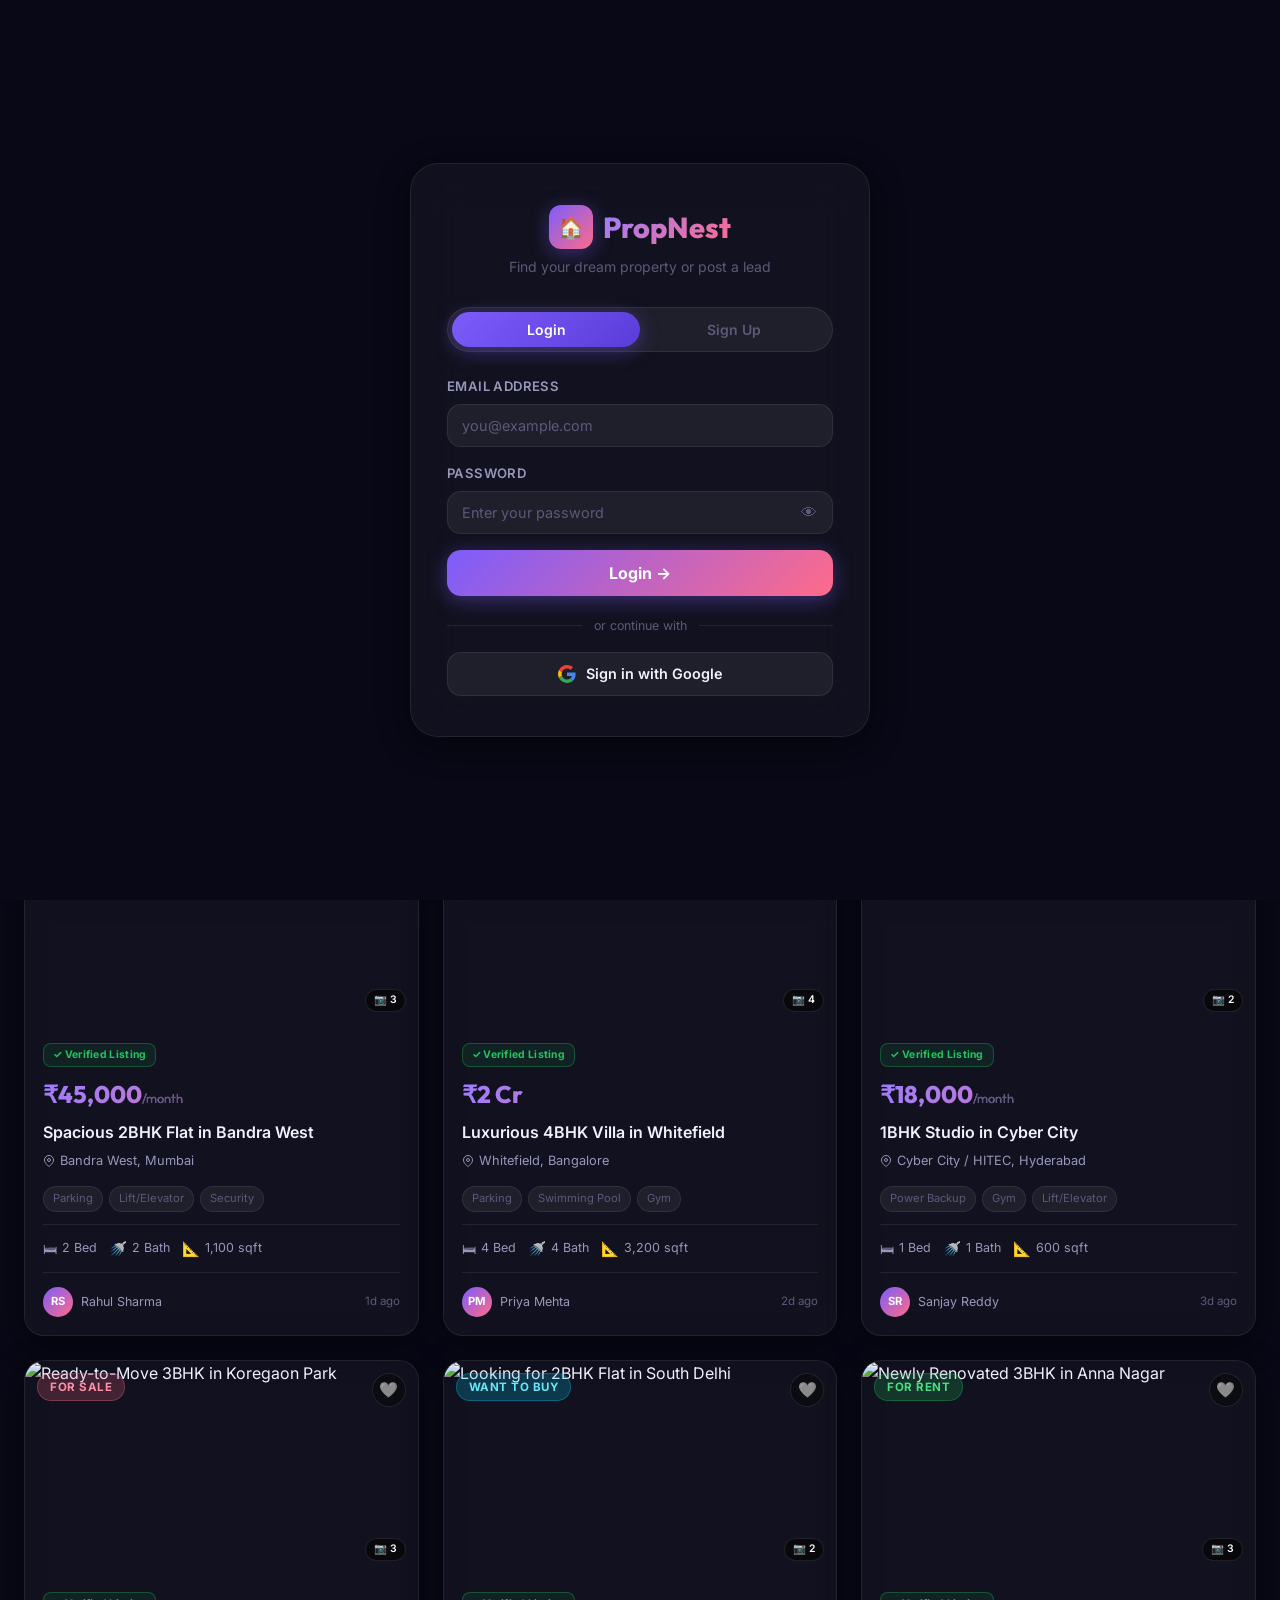
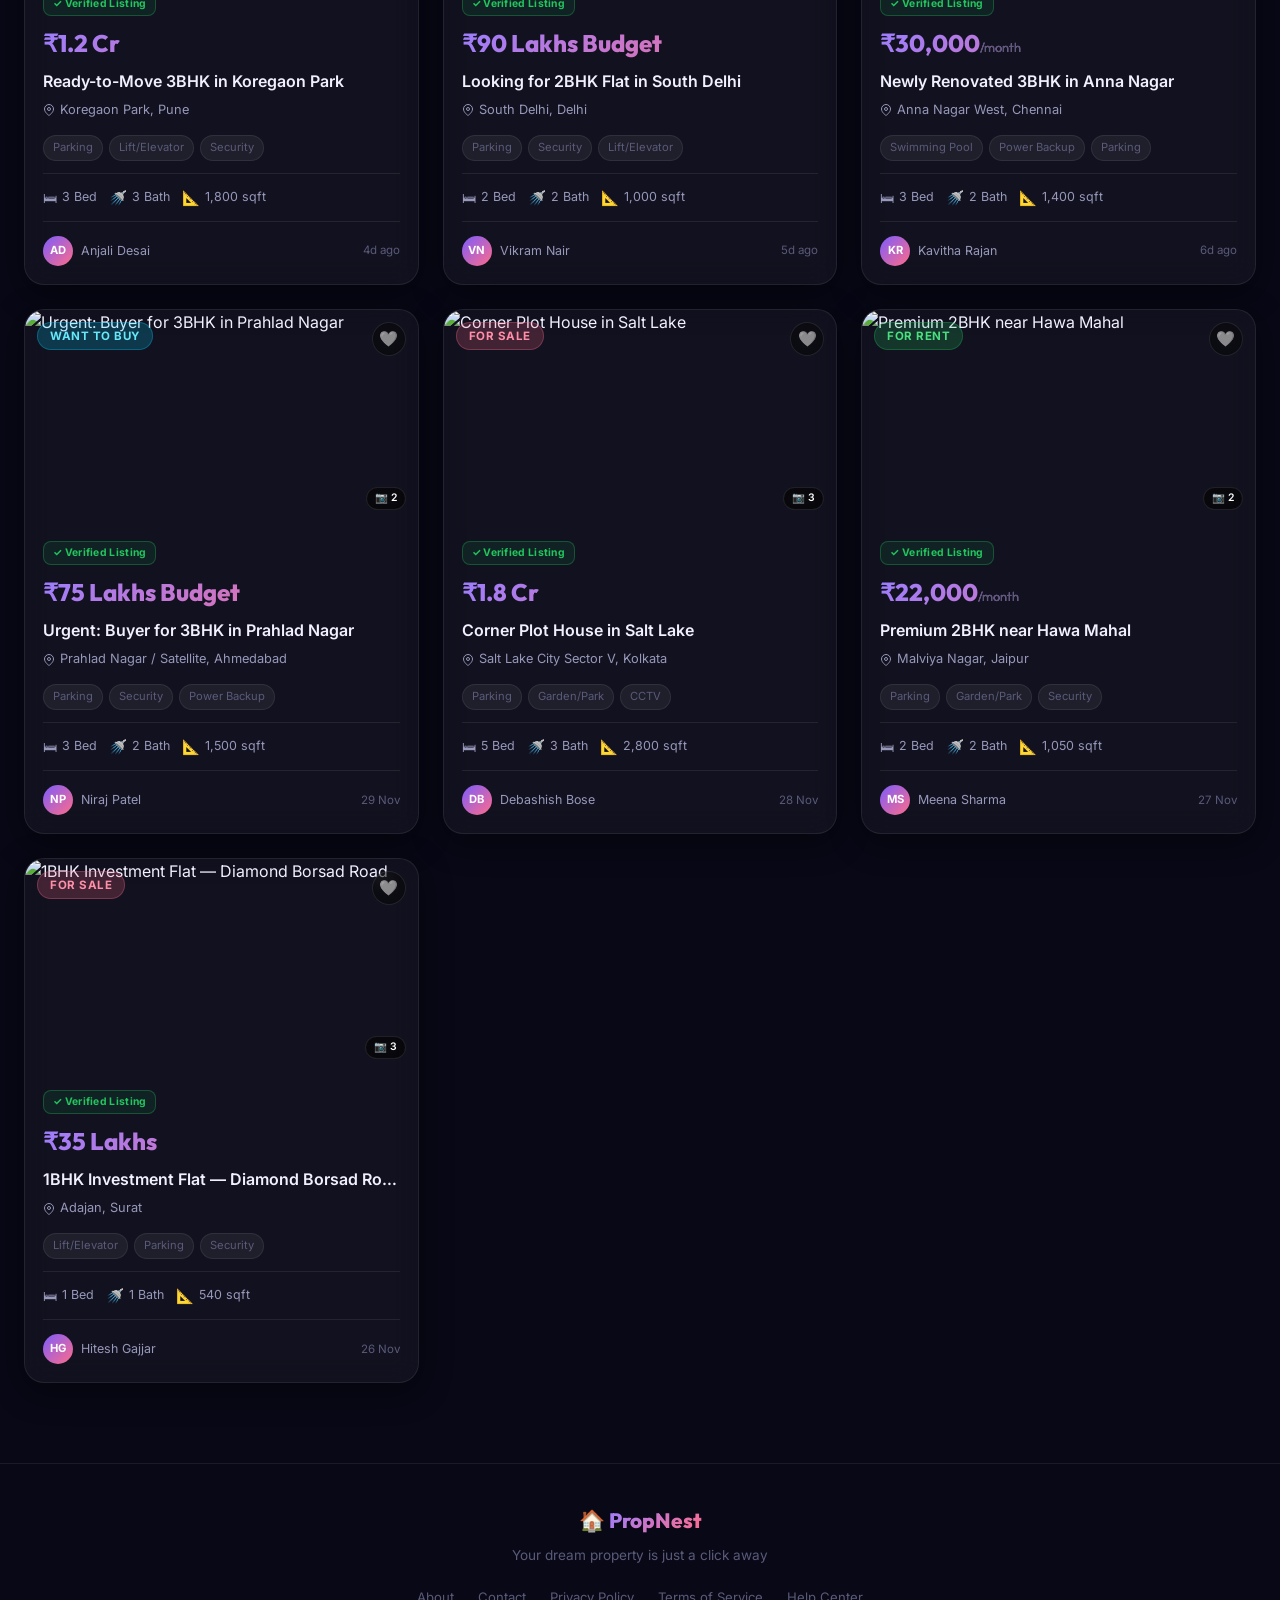
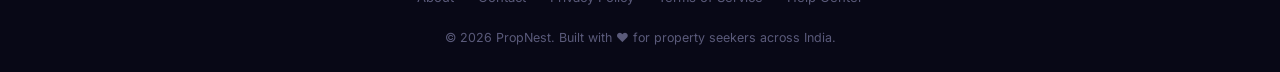
==== commit 3235821f: "✨ Move verified badge, add WhatsApp/Share buttons" ====
--- a/index.html
+++ b/index.html
@@ -502,7 +502,11 @@
             <div class="name" id="detailContactName"></div>
             <div class="phone" id="detailContactPhone"></div>
           </div>
-          <button class="btn-call" id="detailCallBtn" aria-label="Call owner">📞 Call Owner</button>
+          <div style="margin-top: 16px; display: flex; gap: 12px; flex-wrap: wrap;">
+            <button class="btn-call" id="detailCallBtn" aria-label="Call owner">📞 Call</button>
+            <button class="btn-whatsapp" id="detailWaBtn" aria-label="WhatsApp owner">💬 WhatsApp</button>
+            <button class="btn-share" id="detailShareBtn" aria-label="Share listing">🔗 Share</button>
+          </div>
         </div>
       </div>
     </div>
--- a/style.css
+++ b/style.css
@@ -1158,12 +1158,12 @@
    CARD — VERIFIED / STATUS BADGES & PHOTO COUNT
 ════════════════════════════════════════════ */
 .card-verified-badge {
-  position: absolute; bottom: 48px; left: 12px;
-  background: rgba(34,197,94,0.85);
-  border: 1px solid rgba(74,222,128,0.5);
-  color: #fff; font-size: 0.67rem; font-weight: 700;
-  padding: 3px 9px; border-radius: var(--radius-full);
-  backdrop-filter: blur(6px); letter-spacing: 0.3px;
+  display: inline-flex; align-items: center; gap: 4px;
+  background: rgba(34,197,94,0.1); color: #22c55e;
+  border: 1px solid rgba(34,197,94,0.3);
+  font-size: 0.65rem; font-weight: 700;
+  padding: 3px 9px; border-radius: var(--radius-sm);
+  letter-spacing: 0.3px;
 }
 .card-status-badge {
   position: absolute; bottom: 48px; left: 12px;
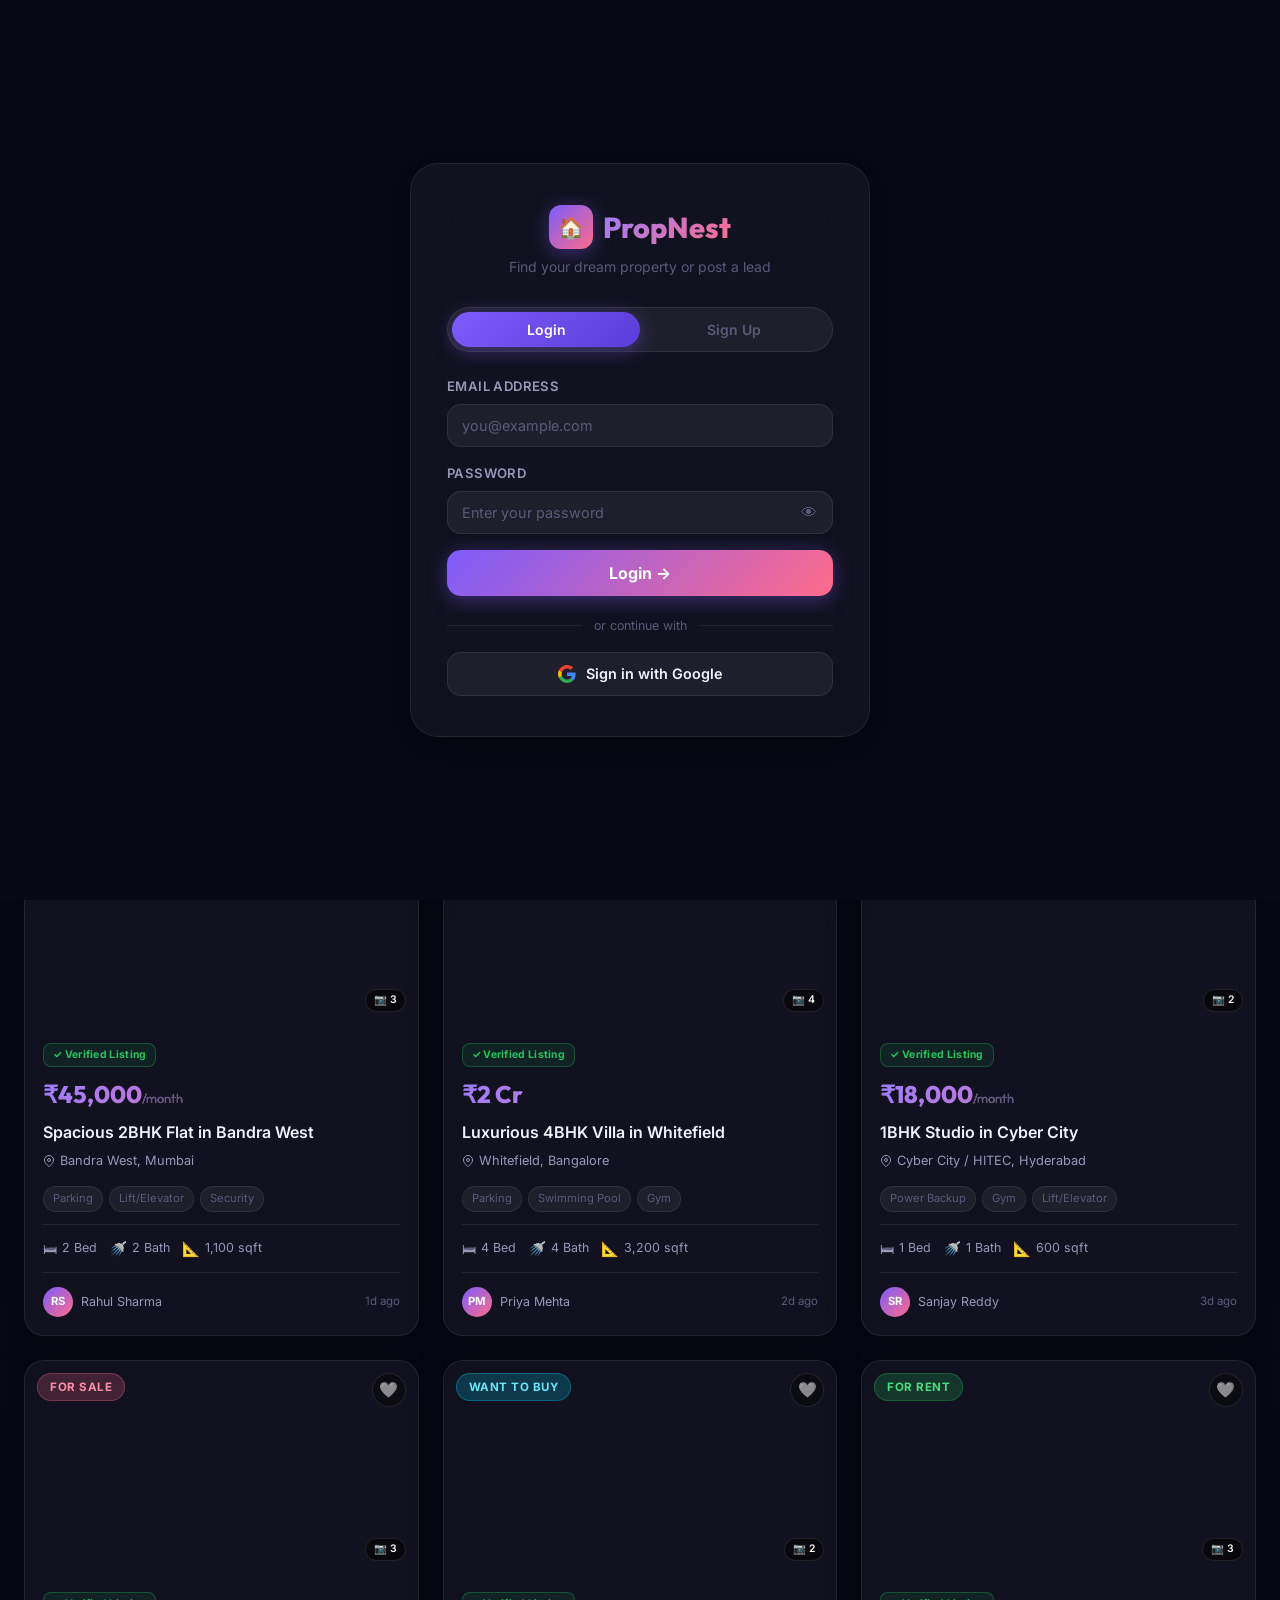
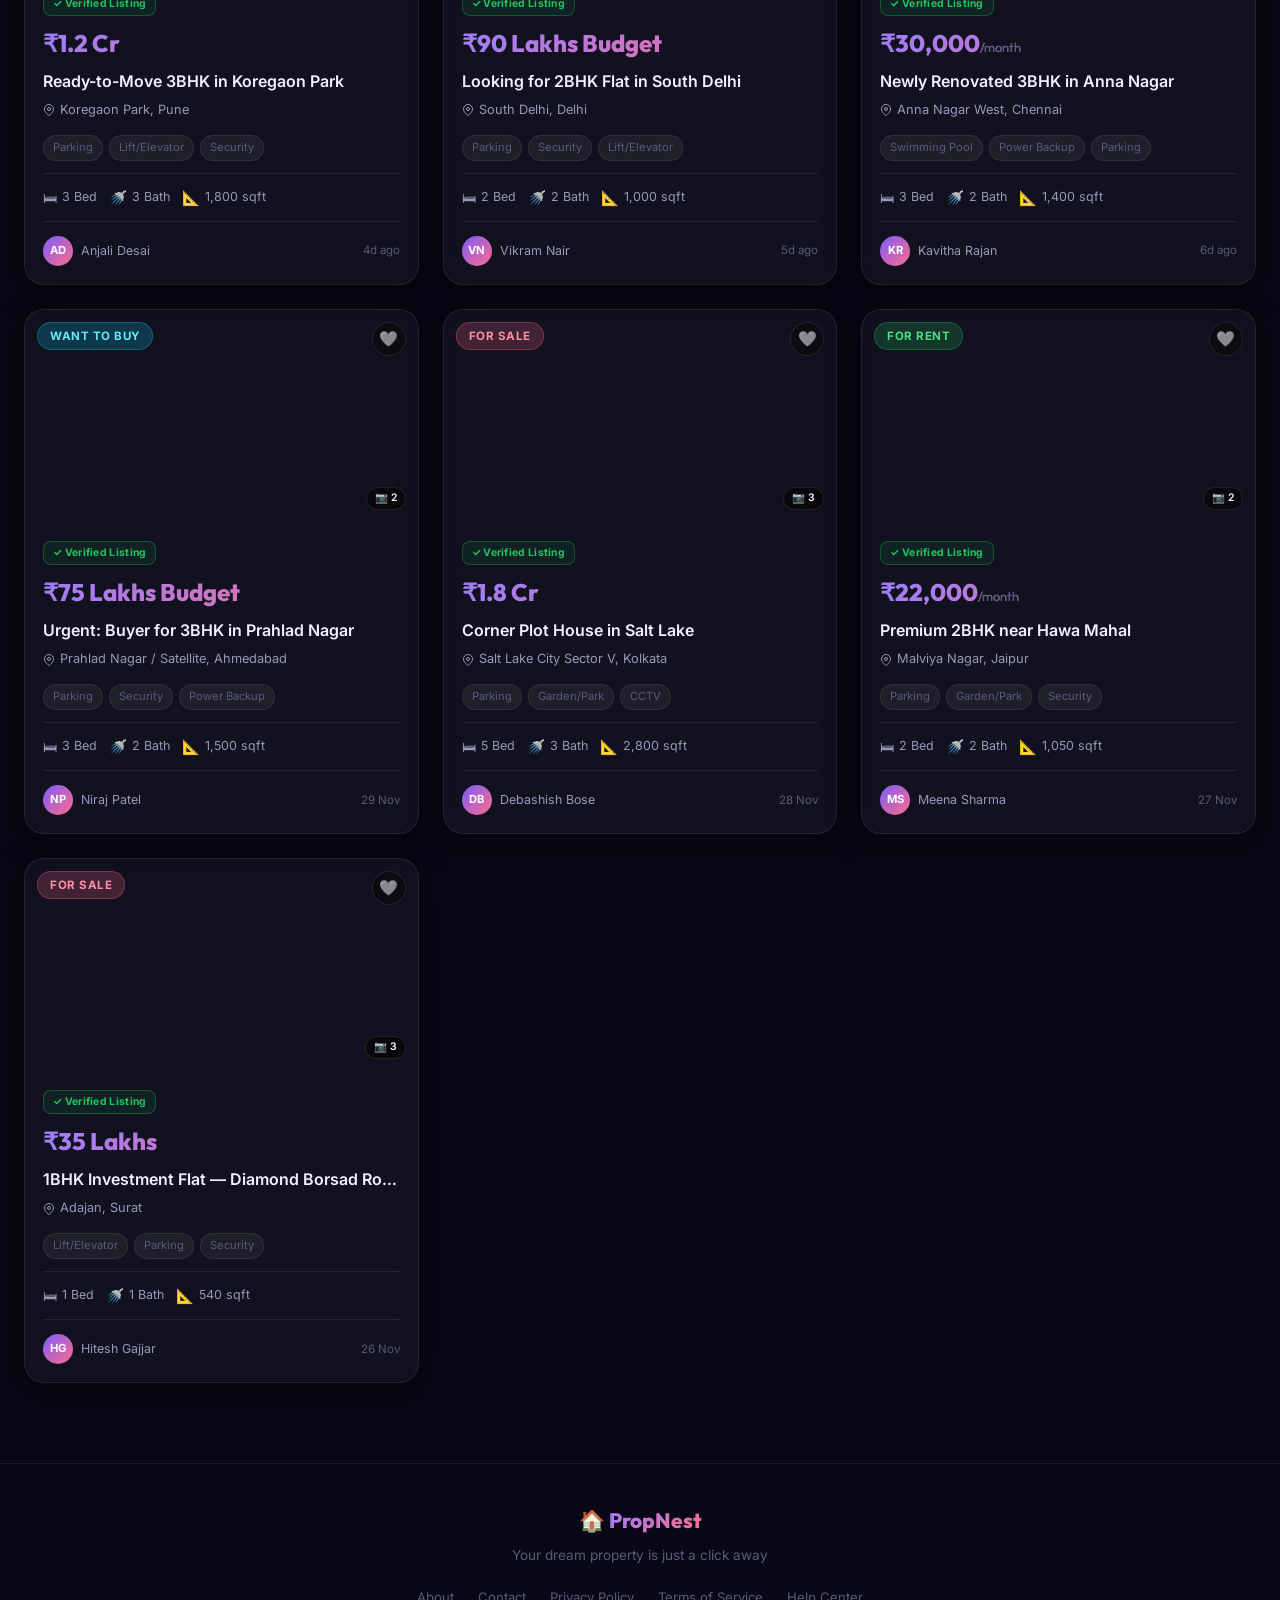
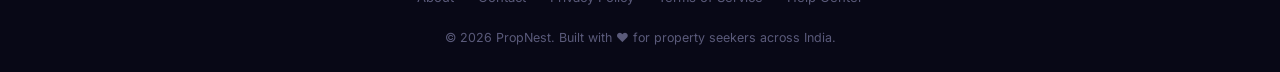
==== commit 58c2c716: "✨ Implement Dynamic Property Types (Residential, Commercial, Land) forms & cards" ====
--- a/index.html
+++ b/index.html
@@ -330,6 +330,15 @@
               <span class="form-error" id="errTitle">Please enter a property title.</span>
             </div>
 
+            <div class="form-group form-full">
+              <label class="form-label" for="formPropType">Property Category *</label>
+              <select class="form-select" id="formPropType" required>
+                <option value="residential">🏠 Residential (Apartment, House, Villa)</option>
+                <option value="commercial">🏢 Commercial (Office, Shop, Warehouse)</option>
+                <option value="land">🌳 Plot / Land</option>
+              </select>
+            </div>
+
             <div class="form-group form-city-group">
               <label class="form-label" for="formCity">City *</label>
               <div class="city-select-row">
@@ -350,8 +359,8 @@
               <span class="form-error" id="errAddress">Please enter locality.</span>
             </div>
 
-            <div class="form-group">
-              <label class="form-label" for="formBedrooms">Bedrooms</label>
+            <div class="form-group" id="wrapBedrooms">
+              <label class="form-label" id="lblBedrooms" for="formBedrooms">Bedrooms</label>
               <select class="form-select" id="formBedrooms">
                 <option value="0">Studio</option>
                 <option value="1">1 BHK</option>
@@ -362,8 +371,8 @@
               </select>
             </div>
 
-            <div class="form-group">
-              <label class="form-label" for="formBathrooms">Bathrooms</label>
+            <div class="form-group" id="wrapBathrooms">
+              <label class="form-label" id="lblBathrooms" for="formBathrooms">Bathrooms</label>
               <select class="form-select" id="formBathrooms">
                 <option value="1">1 Bath</option>
                 <option value="2" selected>2 Baths</option>
@@ -399,8 +408,9 @@
           </div>
 
           <!-- Photos -->
-          <p class="form-section-title" style="margin-bottom:12px;">Property Photos</p>
-          <div class="form-group form-full" style="margin-bottom:24px;" id="photoPickerSection">
+          <div id="wrapPhotos">
+            <p class="form-section-title" style="margin-bottom:12px;">Property Photos</p>
+            <div class="form-group form-full" style="margin-bottom:24px;" id="photoPickerSection">
 
             <!-- Hidden file input — label below triggers it natively -->
             <input type="file" id="photoFileInput" accept="image/jpeg,image/png,image/webp,image/gif" multiple style="display:none;" />
@@ -425,11 +435,14 @@
             </div>
             <div class="selected-photos-strip" id="selectedPhotosStrip"></div>
           </div>
+          </div>
 
           <!-- Amenities -->
-          <p class="form-section-title" style="margin-bottom:12px;">Amenities</p>
-          <div class="amenities-grid form-full" id="amenitiesGrid" style="margin-bottom:24px;" role="group" aria-label="Select amenities">
-            <!-- Populated by JS -->
+          <div id="wrapAmenities">
+            <p class="form-section-title" style="margin-bottom:12px;">Amenities</p>
+            <div class="amenities-grid form-full" id="amenitiesGrid" style="margin-bottom:24px;" role="group" aria-label="Select amenities">
+              <!-- Populated by JS -->
+            </div>
           </div>
 
           <!-- Contact Details -->
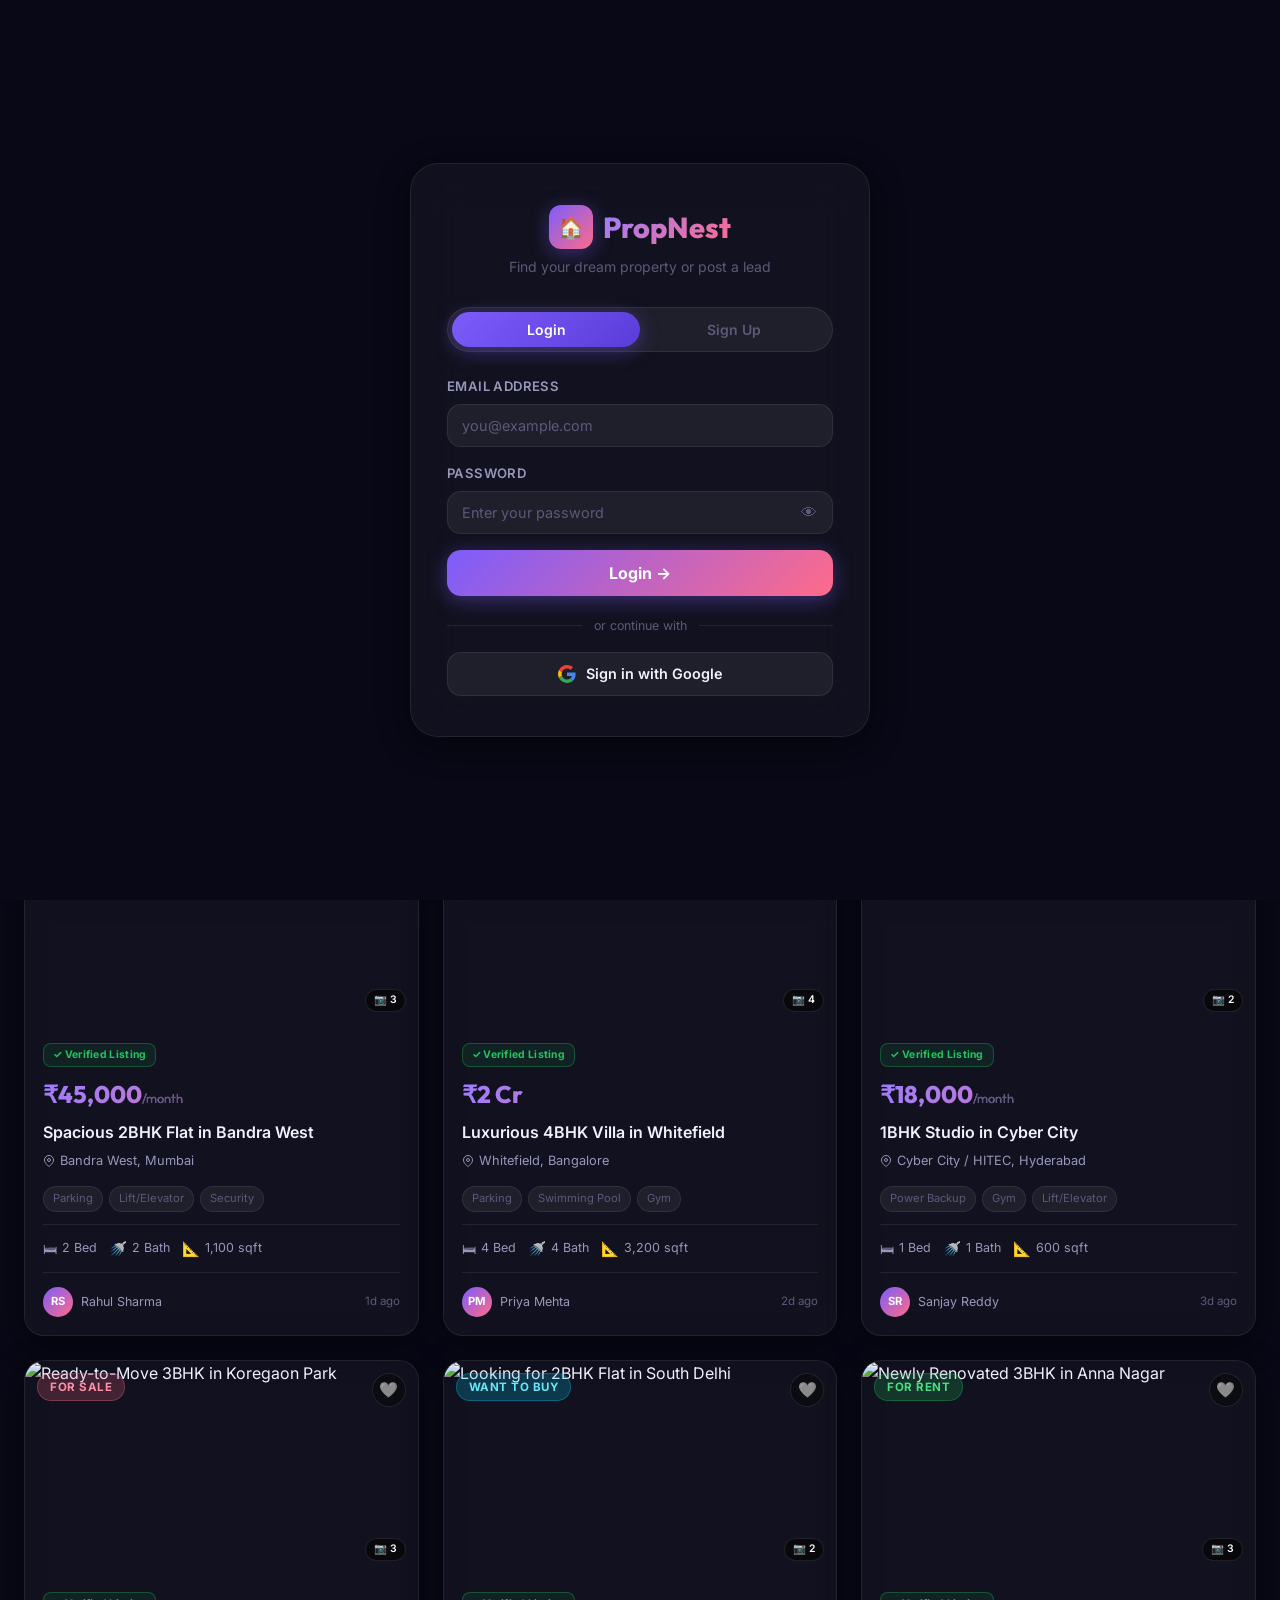
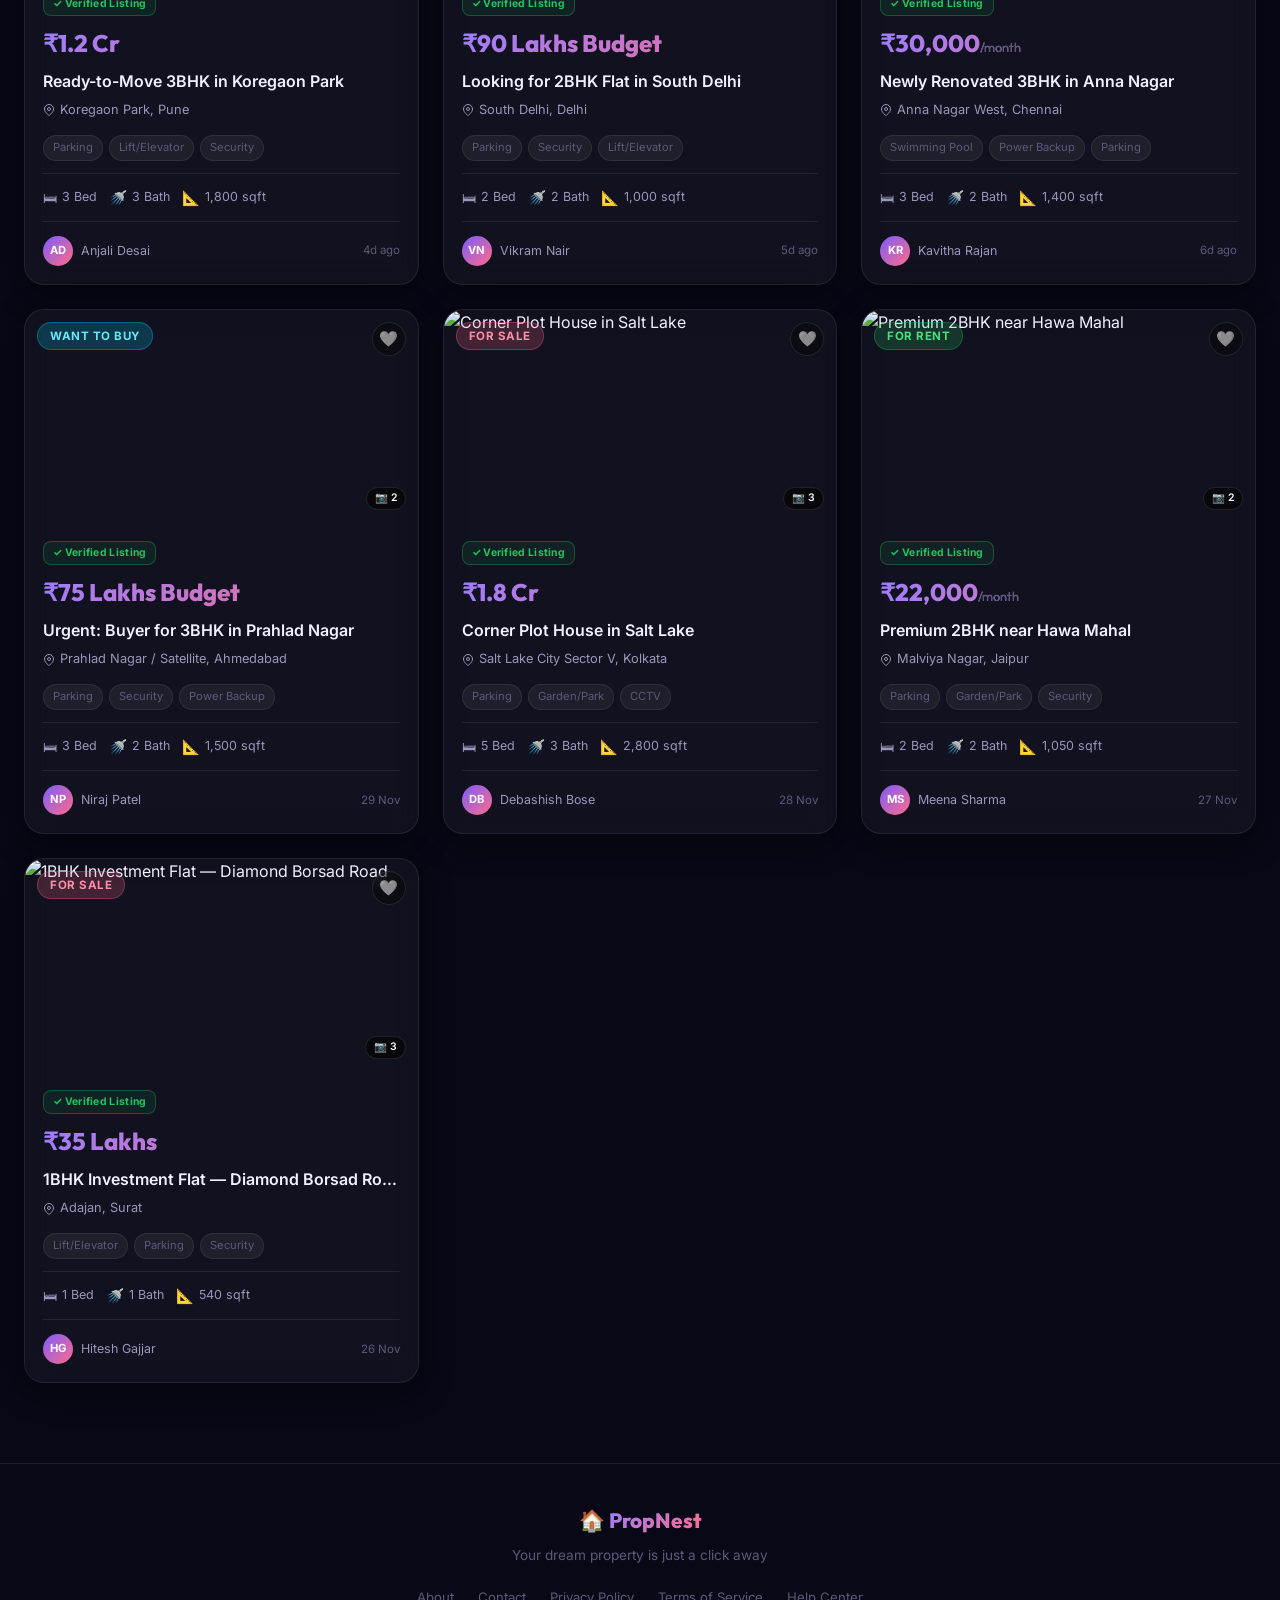
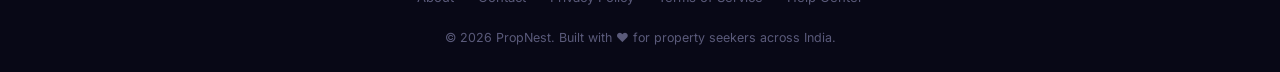
==== commit 7d2a83b5: "feat: complete Phase 1 & 2 (Broker CRM, Chat, Webhook)" ====
--- a/index.html
+++ b/index.html
@@ -143,6 +143,7 @@
         <button class="nav-tab"        data-tab="buy"  role="tab" aria-selected="false" id="tab-buy">🛒 Buy</button>
         <button class="nav-tab" data-tab="mine" role="tab" aria-selected="false" id="tab-mine" style="display:none;">📋 Mine</button>
         <button class="nav-tab" data-tab="favs" role="tab" aria-selected="false" id="tab-favs" style="display:none;">❤️ Favourites</button>
+        <button class="nav-tab" data-tab="msgs" role="tab" aria-selected="false" id="tab-msgs" style="display:none;">💬 Messages</button>
         <button class="nav-tab" data-tab="admin" role="tab" aria-selected="false" id="tab-admin" style="display:none;">⚙️ Admin</button>
       </div>
 
@@ -180,6 +181,7 @@
     <button class="mobile-nav-tab"        data-tab="buy"  role="menuitem">🛒 Looking to Buy</button>
     <button class="mobile-nav-tab" data-tab="mine"  id="mobile-tab-mine"  role="menuitem" style="display:none;">📋 My Listings</button>
     <button class="mobile-nav-tab" data-tab="favs"  id="mobile-tab-favs"  role="menuitem" style="display:none;">❤️ Favourites</button>
+    <button class="mobile-nav-tab" data-tab="msgs"  id="mobile-tab-msgs"  role="menuitem" style="display:none;">💬 Messages</button>
     <button class="mobile-nav-tab" data-tab="admin" id="mobile-tab-admin" role="menuitem" style="display:none;">⚙️ Admin Panel</button>
     <button class="mobile-nav-tab" id="mobilePostLead" role="menuitem" style="background:rgba(124,92,252,0.15);color:var(--primary-light);border-color:rgba(124,92,252,0.3);">＋ Post Lead</button>
   </div>
@@ -279,6 +281,19 @@
 
   <!-- ── Admin Panel ──────────────────────── -->
   <section class="admin-panel" id="adminPanel" style="display:none;" aria-label="Admin Dashboard"></section>
+  <section class="crm-panel" id="crmPanel" style="display:none;" aria-label="Broker Dashboard">
+    <div class="container">
+      <div class="listings-header">
+        <div>
+          <h2 class="listings-title">📊 CRM Dashboard</h2>
+          <p class="listings-count">Manage your leads and deals</p>
+        </div>
+      </div>
+      <div class="crm-board" id="crmBoard">
+        <!-- Kanban columns injected via JS -->
+      </div>
+    </div>
+  </section>
 
   <!-- ── Footer ────────────────────────────── -->
   <footer class="footer" role="contentinfo">
@@ -518,9 +533,70 @@
           <div style="margin-top: 16px; display: flex; gap: 12px; flex-wrap: wrap;">
             <button class="btn-call" id="detailCallBtn" aria-label="Call owner">📞 Call</button>
             <button class="btn-whatsapp" id="detailWaBtn" aria-label="WhatsApp owner">💬 WhatsApp</button>
+            <button class="btn-chat" id="detailChatBtn" aria-label="In-App Chat" style="display:none;">💬 Chat</button>
             <button class="btn-share" id="detailShareBtn" aria-label="Share listing">🔗 Share</button>
           </div>
         </div>
+      </div>
+    </div>
+  </div>
+
+  <!-- ══════════════════════════════════════
+       BROKER PROFILE MODAL
+  ══════════════════════════════════════ -->
+  <div class="modal-overlay" id="brokerModal" role="dialog" aria-modal="true" aria-labelledby="brokerModalTitle" style="display:none;">
+    <div class="modal" role="document">
+      <div class="modal-header" style="border-bottom:none; padding-bottom:0;">
+        <button class="modal-close" id="closeBrokerModal" aria-label="Close modal">✕</button>
+      </div>
+      <div class="modal-body">
+        <div class="broker-header" style="text-align:center; padding-bottom: 24px; border-bottom: 1px solid var(--border);">
+          <div class="broker-avatar" id="brokerAvatar" style="width:80px; height:80px; border-radius:50%; background:var(--primary); color:#fff; display:flex; align-items:center; justify-content:center; font-size:2rem; font-weight:700; margin:0 auto 16px;"></div>
+          <h2 class="broker-name" id="brokerName" style="margin-bottom:8px; font-size:1.5rem; display:flex; align-items:center; justify-content:center; gap:8px;"></h2>
+          <div class="broker-role-badge" id="brokerRoleBadge" style="margin-bottom: 16px;"></div>
+          <p class="broker-contact" id="brokerContactInfo" style="color:var(--text-muted); font-size:0.95rem;"></p>
+        </div>
+        <div class="broker-portfolio" style="margin-top: 24px;">
+          <h3 style="margin-bottom: 16px; font-size: 1.25rem;">Properties Listed</h3>
+          <div class="listings-grid" id="brokerListingsGrid" role="list"></div>
+        </div>
+      </div>
+    </div>
+  </div>
+
+  <!-- ══════════════════════════════════════
+       INBOX MODAL
+  ══════════════════════════════════════ -->
+  <section class="inbox-panel" id="inboxPanel" style="display:none;" aria-label="Messages Inbox">
+    <div class="container">
+      <div class="listings-header">
+        <div>
+          <h2 class="listings-title">💬 Messages</h2>
+          <p class="listings-count">Your ongoing conversations</p>
+        </div>
+      </div>
+      <div class="inbox-list" id="inboxList"></div>
+    </div>
+  </section>
+
+  <!-- ══════════════════════════════════════
+       CHAT MODAL
+  ══════════════════════════════════════ -->
+  <div class="modal-overlay" id="chatModal" role="dialog" aria-modal="true" aria-labelledby="chatModalTitle" style="display:none;">
+    <div class="modal chat-modal" role="document" style="padding: 0; display: flex; flex-direction: column; max-width: 500px; height: 80vh;">
+      <div class="modal-header chat-header" style="background: var(--surface-light); border-bottom: 1px solid var(--border); padding: 16px; flex-shrink: 0;">
+        <div>
+          <h2 class="modal-title" id="chatModalTitle" style="font-size: 1.25rem;">Chat</h2>
+          <p class="chat-subtitle" id="chatModalSubtitle" style="font-size: 0.85rem; color: var(--text-muted); margin-top: 4px;"></p>
+        </div>
+        <button class="modal-close" id="closeChatModal" aria-label="Close chat">✕</button>
+      </div>
+      <div class="chat-messages" id="chatMessages" style="flex: 1; overflow-y: auto; padding: 16px; display: flex; flex-direction: column; gap: 12px; background: var(--bg-color);">
+        <!-- Messages will be rendered here -->
+      </div>
+      <div class="chat-input-area" style="padding: 16px; border-top: 1px solid var(--border); background: var(--surface); display: flex; gap: 8px;">
+        <input type="text" id="chatInput" class="form-input" placeholder="Type a message..." style="flex: 1;" />
+        <button id="sendChatBtn" class="btn-primary" style="padding: 0 20px; border-radius: 8px; font-weight: 600;">Send</button>
       </div>
     </div>
   </div>
--- a/style.css
+++ b/style.css
@@ -1800,3 +1800,201 @@
 
 /* Lightbox (always dark — intentional) */
 .lightbox { color-scheme: dark; }
+
+/* ── Broker Profiles & Chat ── */
+
+.btn-chat {
+  background: var(--surface);
+  color: var(--text);
+  border: 1px solid var(--border);
+  border-radius: 8px;
+  padding: 10px 20px;
+  font-weight: 600;
+  cursor: pointer;
+  transition: all 0.2s;
+  display: flex;
+  align-items: center;
+  gap: 8px;
+}
+.btn-chat:hover {
+  background: var(--surface-light);
+  transform: translateY(-2px);
+  box-shadow: 0 4px 12px rgba(0,0,0,0.1);
+}
+
+.inbox-list {
+  display: flex;
+  flex-direction: column;
+  gap: 12px;
+  margin-top: 20px;
+}
+.inbox-item {
+  background: var(--surface);
+  border: 1px solid var(--border);
+  border-radius: 12px;
+  padding: 16px;
+  display: flex;
+  align-items: center;
+  gap: 16px;
+  cursor: pointer;
+  transition: all 0.2s;
+}
+.inbox-item:hover {
+  border-color: var(--primary);
+  transform: translateY(-2px);
+}
+.inbox-avatar {
+  width: 48px;
+  height: 48px;
+  border-radius: 50%;
+  background: var(--primary);
+  color: #fff;
+  display: flex;
+  align-items: center;
+  justify-content: center;
+  font-weight: 600;
+  font-size: 1.25rem;
+}
+.inbox-details {
+  flex: 1;
+}
+.inbox-title {
+  font-weight: 600;
+  font-size: 1.1rem;
+  color: var(--text);
+  margin-bottom: 4px;
+}
+.inbox-last-msg {
+  color: var(--text-muted);
+  font-size: 0.95rem;
+  white-space: nowrap;
+  overflow: hidden;
+  text-overflow: ellipsis;
+  max-width: 300px;
+}
+.inbox-time {
+  color: var(--text-muted);
+  font-size: 0.85rem;
+}
+
+.chat-bubble {
+  max-width: 75%;
+  padding: 12px 16px;
+  border-radius: 16px;
+  font-size: 0.95rem;
+  line-height: 1.4;
+  position: relative;
+}
+.chat-bubble.sent {
+  background: var(--primary);
+  color: #fff;
+  align-self: flex-end;
+  border-bottom-right-radius: 4px;
+}
+.chat-bubble.received {
+  background: var(--surface-light);
+  color: var(--text);
+  align-self: flex-start;
+  border-bottom-left-radius: 4px;
+  border: 1px solid var(--border);
+}
+.chat-time {
+  font-size: 0.7rem;
+  opacity: 0.7;
+  display: block;
+  text-align: right;
+  margin-top: 4px;
+}
+
+/* ── CRM Kanban Board ── */
+.crm-board {
+  display: flex;
+  gap: 24px;
+  overflow-x: auto;
+  padding: 10px 0;
+  min-height: 500px;
+}
+.crm-column {
+  flex: 0 0 300px;
+  background: var(--surface-light);
+  border: 1px solid var(--border);
+  border-radius: 12px;
+  padding: 16px;
+  display: flex;
+  flex-direction: column;
+  gap: 16px;
+}
+.crm-column-header {
+  font-weight: 700;
+  font-size: 1.1rem;
+  display: flex;
+  justify-content: space-between;
+  align-items: center;
+  padding-bottom: 8px;
+  border-bottom: 2px solid var(--border);
+}
+.crm-column[data-stage="draft"] .crm-column-header { border-bottom-color: #f59e0b; }
+.crm-column[data-stage="active"] .crm-column-header { border-bottom-color: #3b82f6; }
+.crm-column[data-stage="negotiation"] .crm-column-header { border-bottom-color: #8b5cf6; }
+.crm-column[data-stage="closed"] .crm-column-header { border-bottom-color: #10b981; }
+
+.crm-card {
+  background: var(--surface);
+  border: 1px solid var(--border);
+  border-radius: 8px;
+  padding: 12px;
+  box-shadow: 0 2px 4px rgba(0,0,0,0.05);
+  cursor: pointer;
+  transition: transform 0.2s;
+}
+.crm-card:hover {
+  transform: translateY(-2px);
+  border-color: var(--primary);
+}
+.crm-card-title {
+  font-weight: 600;
+  font-size: 0.95rem;
+  margin-bottom: 4px;
+  display: -webkit-box;
+  -webkit-line-clamp: 2;
+  -webkit-box-orient: vertical;
+  overflow: hidden;
+}
+.crm-card-price {
+  color: var(--primary);
+  font-weight: 700;
+  margin-bottom: 8px;
+}
+.crm-stage-select {
+  width: 100%;
+  padding: 6px;
+  border-radius: 4px;
+  border: 1px solid var(--border);
+  background: var(--surface-light);
+  font-size: 0.85rem;
+  color: var(--text);
+  margin-top: 8px;
+}
+
+/* ── Webhook Tester ── */
+.webhook-tester {
+  background: var(--surface);
+  border: 1px solid var(--border);
+  border-radius: 12px;
+  padding: 24px;
+  margin-top: 24px;
+}
+.webhook-tester textarea {
+  width: 100%;
+  height: 120px;
+  padding: 12px;
+  border-radius: 8px;
+  border: 1px solid var(--border);
+  background: var(--bg-color);
+  color: var(--text);
+  font-family: monospace;
+  margin-top: 8px;
+  margin-bottom: 16px;
+  resize: vertical;
+}
+
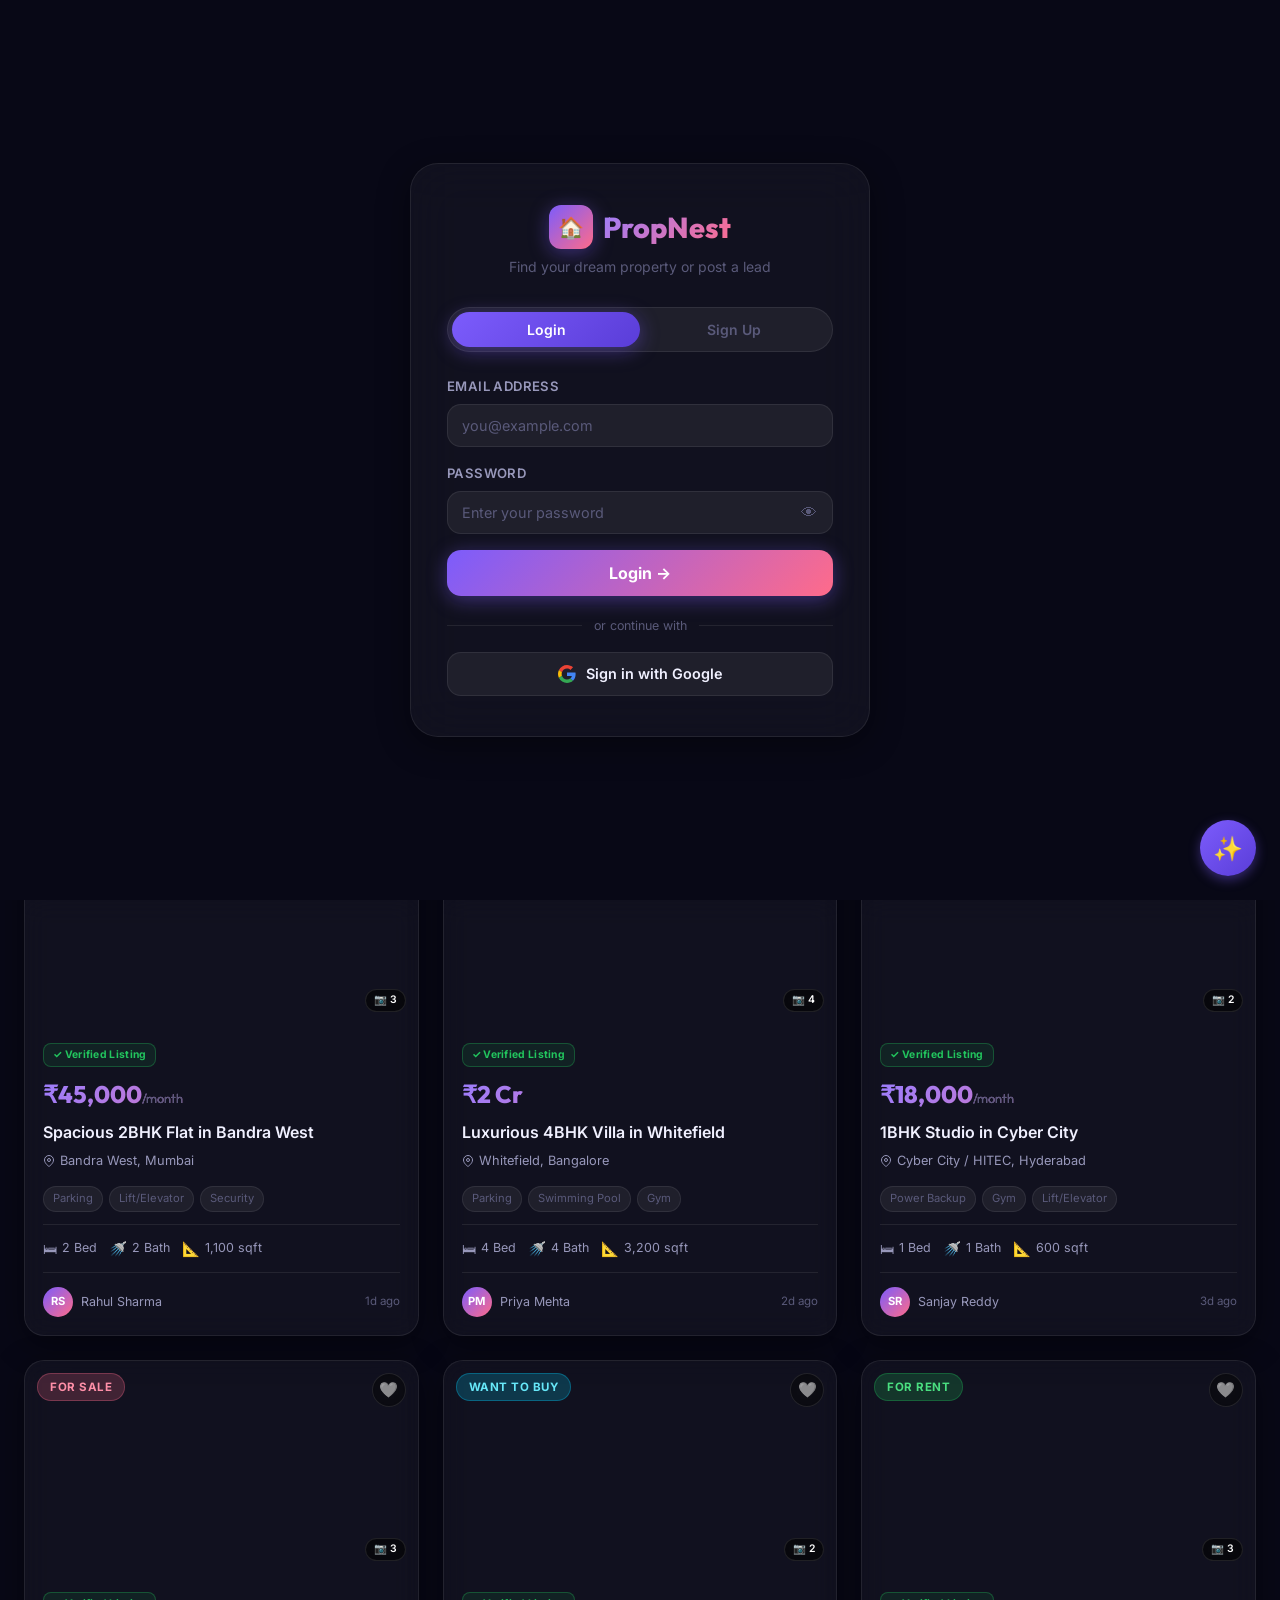
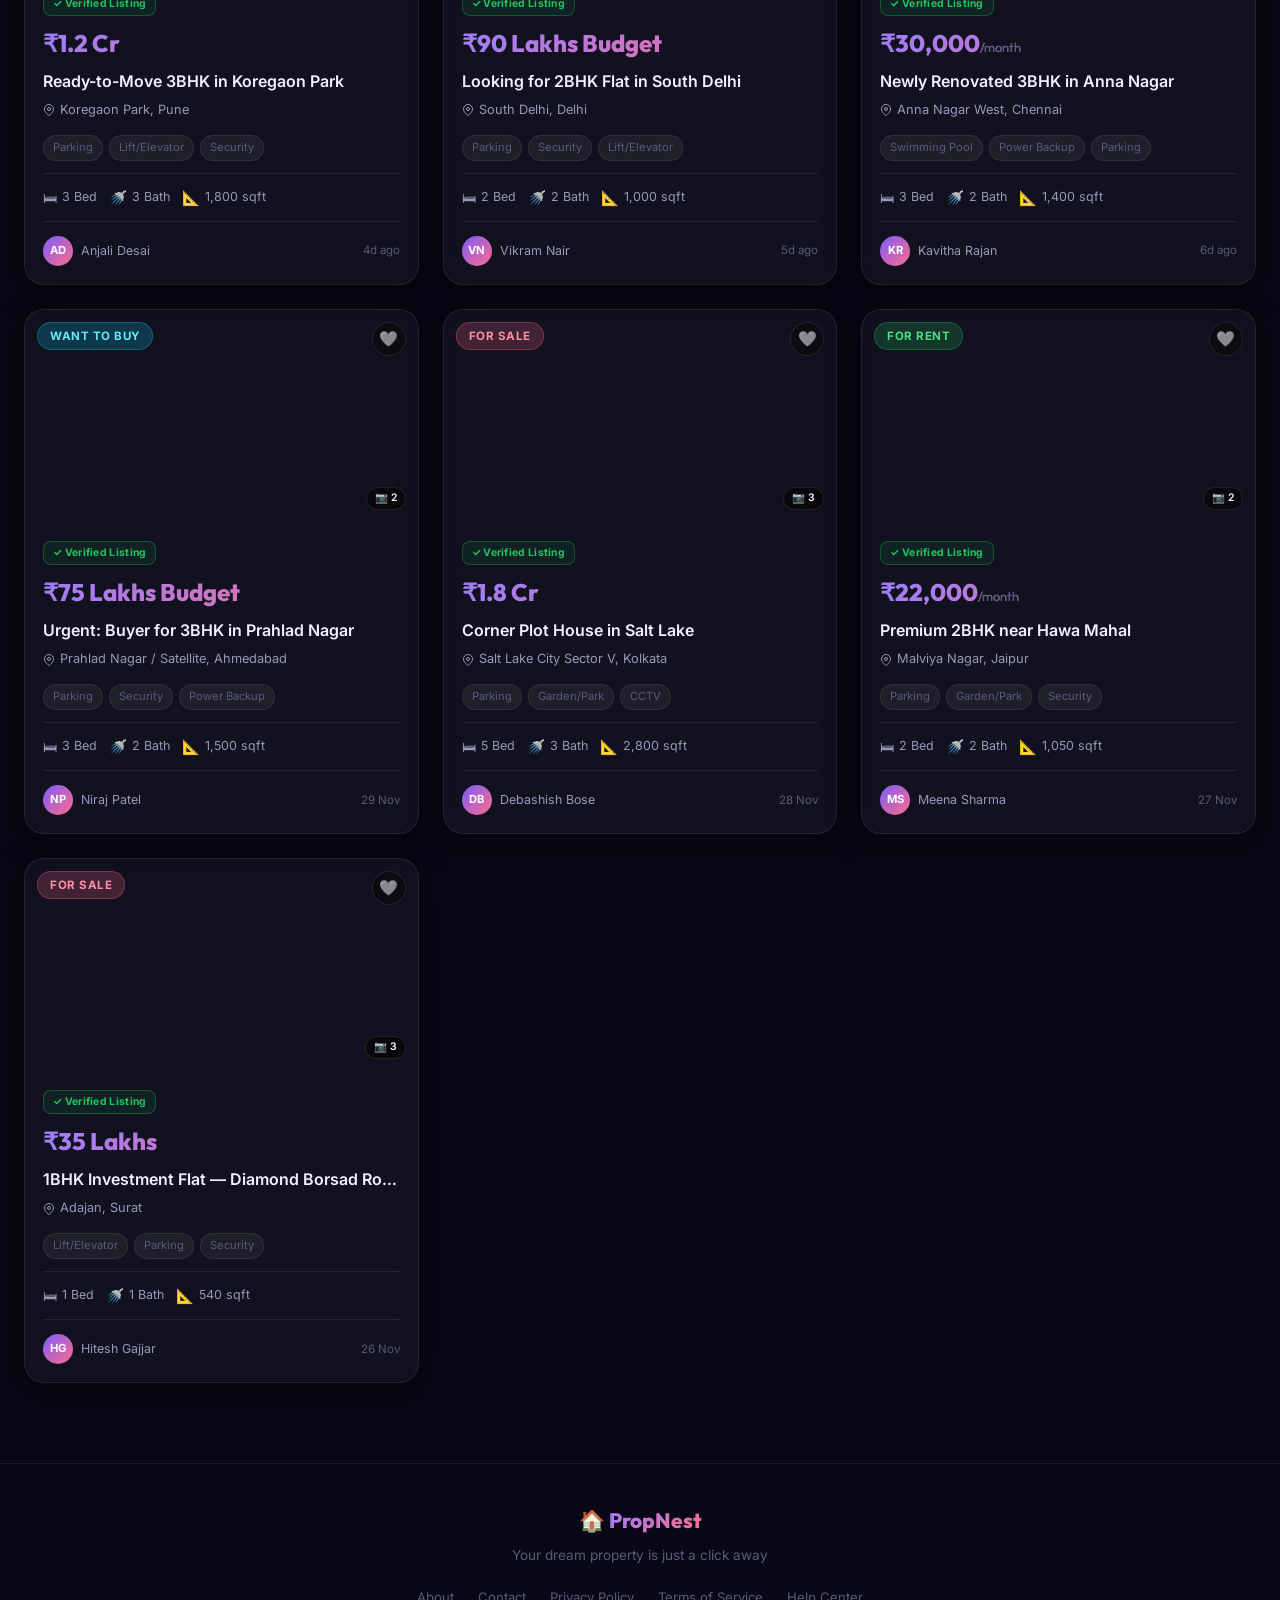
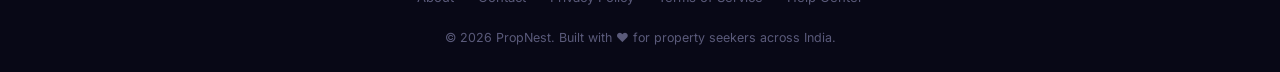
==== commit 6fd494e1: "feat: complete Phase 3 (Monetization, Analytics, AI, i18n)" ====
--- a/index.html
+++ b/index.html
@@ -137,10 +137,10 @@
       </div>
 
       <div class="nav-tabs" role="tablist" aria-label="Property type filter">
-        <button class="nav-tab active" data-tab="all"  role="tab" aria-selected="true"  id="tab-all">All</button>
-        <button class="nav-tab"        data-tab="rent" role="tab" aria-selected="false" id="tab-rent">🔑 Rent</button>
-        <button class="nav-tab"        data-tab="sell" role="tab" aria-selected="false" id="tab-sell">🏷️ Sell</button>
-        <button class="nav-tab"        data-tab="buy"  role="tab" aria-selected="false" id="tab-buy">🛒 Buy</button>
+        <button class="nav-tab active" data-tab="all"  role="tab" aria-selected="true"  id="tab-all" data-i18n="tab_all">All</button>
+        <button class="nav-tab"        data-tab="rent" role="tab" aria-selected="false" id="tab-rent" data-i18n="tab_rent">🔑 Rent</button>
+        <button class="nav-tab"        data-tab="sell" role="tab" aria-selected="false" id="tab-sell" data-i18n="tab_sell">🏷️ Sell</button>
+        <button class="nav-tab"        data-tab="buy"  role="tab" aria-selected="false" id="tab-buy" data-i18n="tab_buy">🛒 Buy</button>
         <button class="nav-tab" data-tab="mine" role="tab" aria-selected="false" id="tab-mine" style="display:none;">📋 Mine</button>
         <button class="nav-tab" data-tab="favs" role="tab" aria-selected="false" id="tab-favs" style="display:none;">❤️ Favourites</button>
         <button class="nav-tab" data-tab="msgs" role="tab" aria-selected="false" id="tab-msgs" style="display:none;">💬 Messages</button>
@@ -148,8 +148,14 @@
       </div>
 
       <button class="btn-post-lead" id="openPostModal" aria-label="Post a new property lead">
-        <span class="plus">＋</span> Post Lead
+        <span class="plus">＋</span> <span data-i18n="post_lead">Post Lead</span>
       </button>
+
+      <!-- Upgrade Button -->
+      <button class="btn-theme-toggle" id="upgradeBtn" style="display:none; width:auto; padding: 0 12px; font-weight:600; color: #f59e0b; border-color: rgba(245,158,11,0.3); background: rgba(245,158,11,0.05);" title="Upgrade to Premium">👑 <span data-i18n="upgrade">Upgrade</span></button>
+
+      <!-- Language Toggle -->
+      <button class="btn-theme-toggle" id="langToggle" aria-label="Toggle Language" title="Switch Language" style="font-weight:bold; font-size: 0.9rem;">EN</button>
 
       <!-- Dark/Light Mode Toggle -->
       <button class="btn-theme-toggle" id="themeToggle" aria-label="Toggle dark/light mode" title="Toggle theme">
@@ -191,12 +197,12 @@
     <div class="container">
       <div class="hero-badge">
         <span class="dot"></span>
-        India's fastest growing property platform
+        <span data-i18n="hero_badge">India's fastest growing property platform</span>
       </div>
       <h1 id="heroHeading">
-        Find Your<br><span class="gradient-text">Dream Property</span>
+        <span data-i18n="hero_title1">Find Your</span><br><span class="gradient-text" data-i18n="hero_title2">Dream Property</span>
       </h1>
-      <p>Post leads for rent, sell, or buy — connect with verified owners, agents, and buyers across India.</p>
+      <p data-i18n="hero_desc">Post leads for rent, sell, or buy — connect with verified owners, agents, and buyers across India.</p>
       <div class="hero-stats" role="list" aria-label="Platform statistics">
         <div class="stat" role="listitem">
           <div class="stat-num" id="statListings">0</div>
@@ -601,6 +607,40 @@
     </div>
   </div>
 
+  <!-- ══════════════════════════════════════
+       RAZORPAY MOCK MODAL
+  ══════════════════════════════════════ -->
+  <div class="modal-overlay" id="razorpayModal" role="dialog" aria-modal="true" aria-labelledby="razorpayTitle" style="display:none; z-index: 10000;">
+    <div class="modal" role="document" style="max-width: 400px; padding: 24px; text-align: center;">
+      <div style="font-size: 2rem; margin-bottom: 16px;">💳</div>
+      <h2 id="razorpayTitle" style="margin-bottom: 8px;">PropNest Premium</h2>
+      <p style="color: var(--text-muted); margin-bottom: 24px;">Upgrade your account to get the "👑 Premium" badge and stand out to buyers. <br><b>Amount: ₹999 / month</b></p>
+      
+      <div style="display:flex; flex-direction:column; gap:12px;">
+        <button id="rzpSuccessBtn" class="btn-primary" style="padding: 12px; font-weight:bold;">Simulate Payment Success</button>
+        <button id="rzpCancelBtn" class="btn-secondary" style="padding: 12px;">Cancel Payment</button>
+      </div>
+    </div>
+  </div>
+
+  <!-- ══════════════════════════════════════
+       AI ASSISTANT WIDGET
+  ══════════════════════════════════════ -->
+  <button id="aiFab" class="ai-fab" aria-label="Open AI Assistant" title="PropNest AI Assistant">✨</button>
+  <div class="ai-chat-widget" id="aiWidget" style="display:none;">
+    <div class="ai-chat-header">
+      <div style="font-weight:600;">PropNest AI Assistant</div>
+      <button id="closeAiWidget" style="background:transparent; border:none; color:inherit; cursor:pointer;">✕</button>
+    </div>
+    <div class="ai-chat-messages" id="aiChatMessages">
+      <div class="chat-bubble received">Hi there! 👋 I am PropNest AI. How can I help you find your dream property today?</div>
+    </div>
+    <div class="ai-chat-input">
+      <input type="text" id="aiInput" placeholder="e.g. Find 2 BHK for rent in Mumbai..." style="flex:1; border:none; background:transparent; outline:none; color:var(--text);">
+      <button id="aiSendBtn" style="background:transparent; border:none; color:var(--primary); font-weight:600; cursor:pointer;">Send</button>
+    </div>
+  </div>
+
   <!-- Toast Container -->
   <div class="toast-container" id="toastContainer" aria-live="polite" aria-atomic="true"></div>
 
--- a/style.css
+++ b/style.css
@@ -1998,3 +1998,64 @@
   resize: vertical;
 }
 
+/* ── AI Assistant Widget ── */
+.ai-fab {
+  position: fixed;
+  bottom: 24px;
+  right: 24px;
+  width: 56px;
+  height: 56px;
+  border-radius: 50%;
+  background: linear-gradient(135deg, var(--primary), var(--primary-dark));
+  color: white;
+  border: none;
+  font-size: 1.5rem;
+  box-shadow: 0 4px 12px rgba(124, 92, 252, 0.4);
+  cursor: pointer;
+  z-index: 9999;
+  display: flex;
+  align-items: center;
+  justify-content: center;
+  transition: transform 0.3s;
+}
+.ai-fab:hover {
+  transform: scale(1.1);
+}
+.ai-chat-widget {
+  position: fixed;
+  bottom: 90px;
+  right: 24px;
+  width: 320px;
+  background: var(--surface);
+  border-radius: 16px;
+  box-shadow: 0 8px 24px rgba(0,0,0,0.15);
+  border: 1px solid var(--border);
+  display: flex;
+  flex-direction: column;
+  z-index: 9998;
+  overflow: hidden;
+}
+.ai-chat-header {
+  background: linear-gradient(135deg, var(--primary), var(--primary-dark));
+  color: white;
+  padding: 16px;
+  display: flex;
+  justify-content: space-between;
+  align-items: center;
+}
+.ai-chat-messages {
+  height: 300px;
+  overflow-y: auto;
+  padding: 16px;
+  display: flex;
+  flex-direction: column;
+  gap: 12px;
+  background: var(--bg-color);
+}
+.ai-chat-input {
+  display: flex;
+  padding: 12px;
+  border-top: 1px solid var(--border);
+  background: var(--surface);
+}
+
